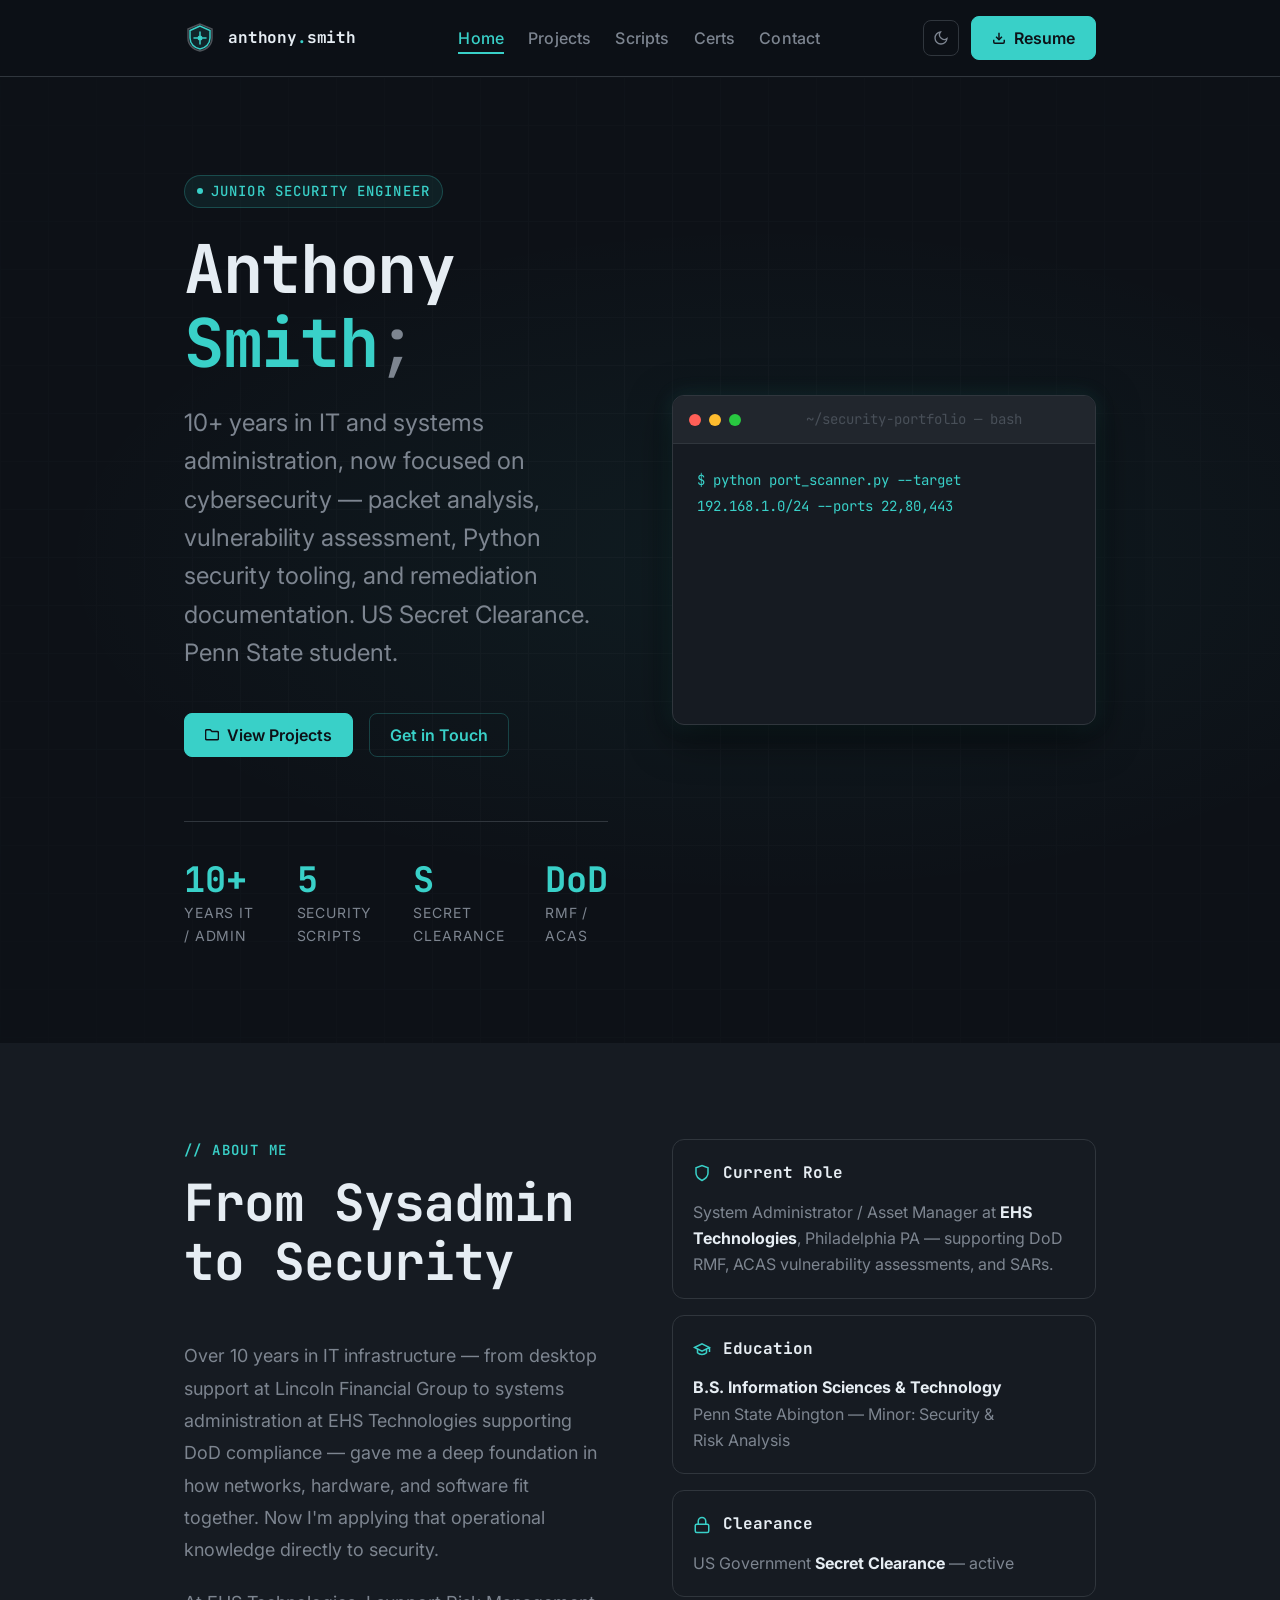
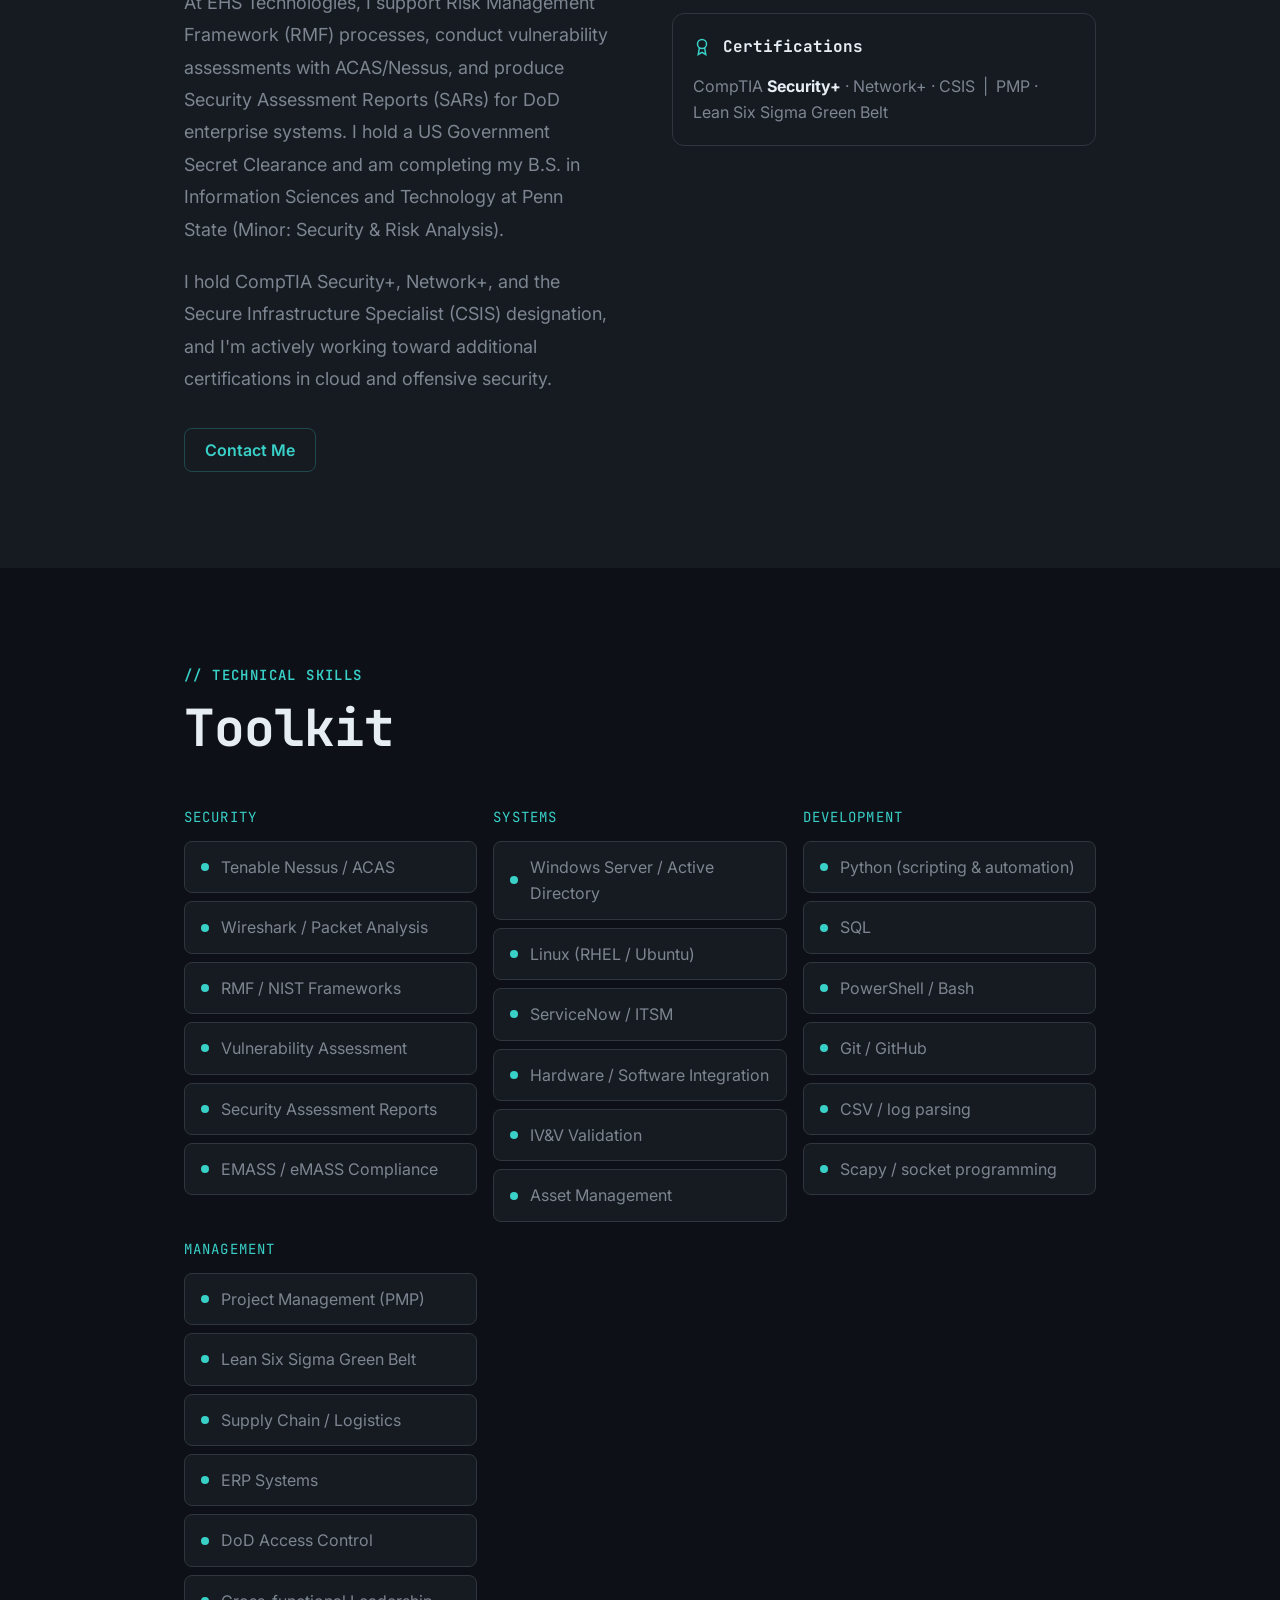
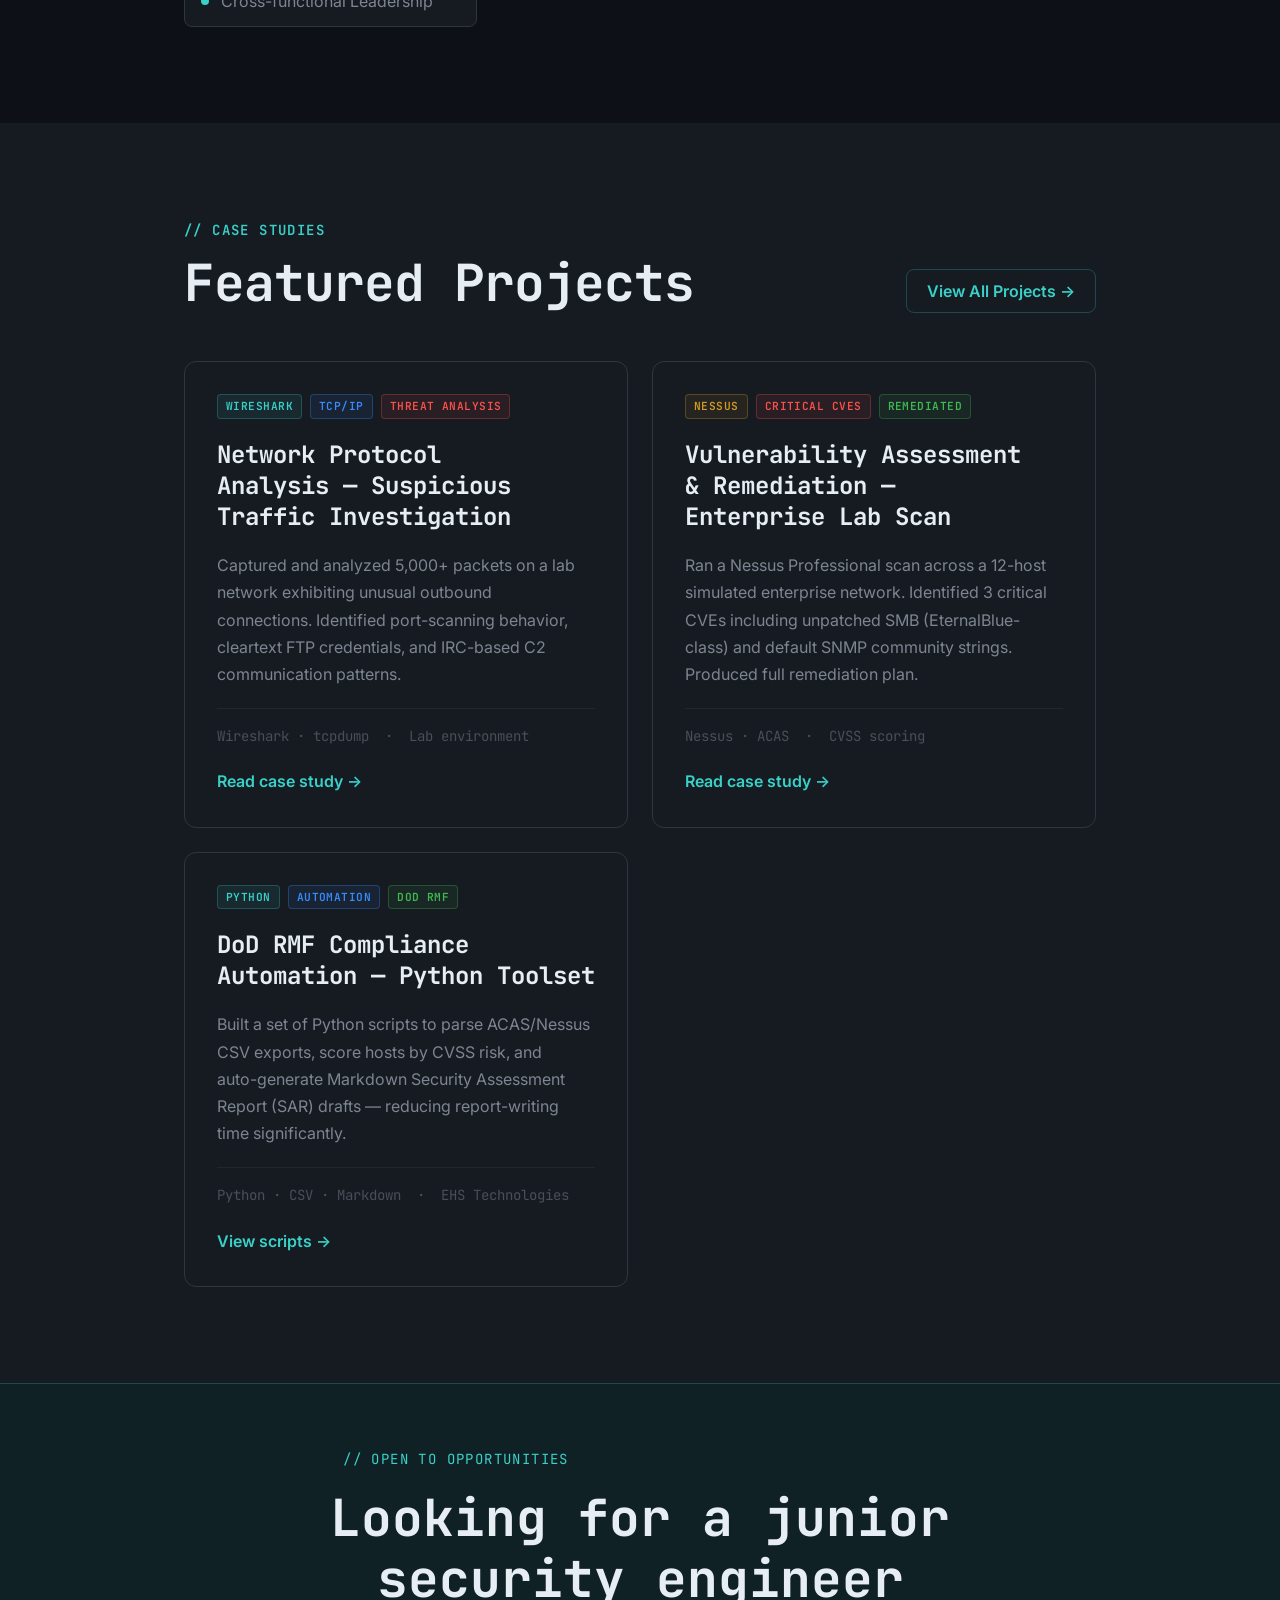
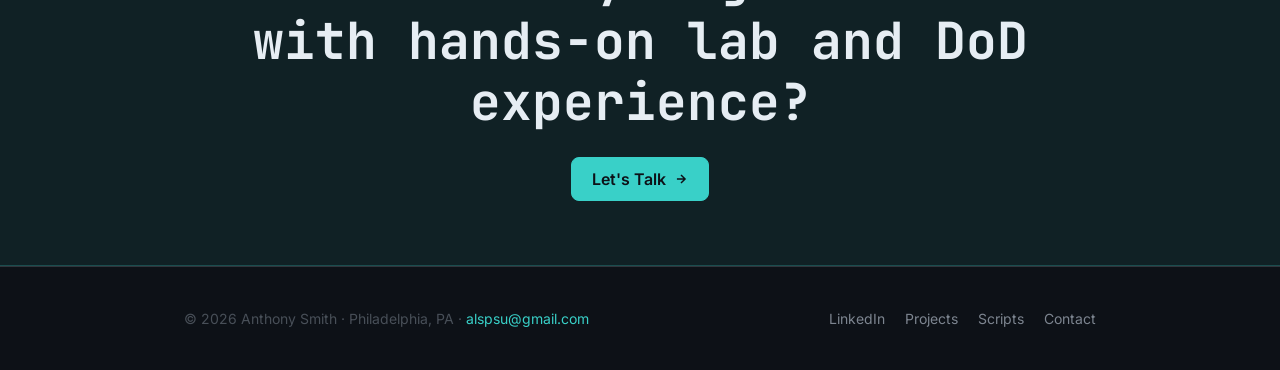
==== index.html @ 6c108ebe "Add files via upload" ====
<!DOCTYPE html>
<html lang="en" data-theme="dark">
<head>
  <meta charset="UTF-8">
  <meta name="viewport" content="width=device-width, initial-scale=1.0">
  <title>Anthony Smith — Junior Security Engineer</title>
  <meta name="description" content="Security portfolio of Anthony Smith — packet analysis, vulnerability assessment, Python security tools, and remediation documentation.">
  <meta property="og:title" content="Anthony Smith — Security Portfolio">
  <meta property="og:description" content="Packet analysis, vulnerability assessment, Python security scripting, and remediation documentation.">
  <meta property="og:type" content="website">
  <link rel="stylesheet" href="css/style.css">
  <link rel="preconnect" href="https://fonts.googleapis.com">
  <link rel="preconnect" href="https://fonts.gstatic.com" crossorigin>
  <link href="https://fonts.googleapis.com/css2?family=JetBrains+Mono:wght@400;500;700&family=Inter:wght@300..700&display=swap" rel="stylesheet">
</head>
<body>

<!-- ── Navigation ─────────────────────────────────────────── -->
<nav class="nav" id="main-nav">
  <div class="container">
    <div class="nav__inner">
      <a href="index.html" class="nav__logo" aria-label="Anthony Smith home">
        <!-- Custom SVG logo: circuit-shield mark -->
        <svg class="nav__logo-svg" viewBox="0 0 32 32" fill="none" aria-hidden="true">
          <path d="M16 2L4 7v9c0 6.627 5.099 11.995 12 13 6.901-1.005 12-6.373 12-13V7L16 2z" stroke="currentColor" stroke-width="1.5" fill="none" opacity="0.3"/>
          <path d="M16 4L6 8.5v7.5c0 5.523 4.25 9.996 10 10.995 5.75-.999 10-5.472 10-10.995V8.5L16 4z" fill="var(--color-primary)" opacity="0.12"/>
          <path d="M16 4L6 8.5v7.5c0 5.523 4.25 9.996 10 10.995 5.75-.999 10-5.472 10-10.995V8.5L16 4z" stroke="var(--color-primary)" stroke-width="1.5" fill="none"/>
          <circle cx="16" cy="16" r="2.5" fill="var(--color-primary)"/>
          <path d="M16 10v3.5M16 18.5V22M10 16h3.5M18.5 16H22" stroke="var(--color-primary)" stroke-width="1.5" stroke-linecap="round"/>
        </svg>
        <span class="nav__logo-text">anthony<span>.</span>smith</span>
      </a>

      <ul class="nav__links" role="list">
        <li><a href="index.html" aria-current="page">Home</a></li>
        <li><a href="pages/projects.html">Projects</a></li>
        <li><a href="pages/scripts.html">Scripts</a></li>
        <li><a href="pages/certifications.html">Certs</a></li>
        <li><a href="pages/contact.html">Contact</a></li>
      </ul>

      <div class="nav__actions">
        <button class="btn-ghost" data-theme-toggle aria-label="Toggle dark mode">
          <svg width="16" height="16" viewBox="0 0 24 24" fill="none" stroke="currentColor" stroke-width="2" aria-hidden="true">
            <path d="M21 12.79A9 9 0 1 1 11.21 3 7 7 0 0 0 21 12.79z"/>
          </svg>
        </button>
        <a href="assets/Anthony-Smith-CV_Q3.docx" download class="btn btn--primary">
          <svg width="14" height="14" viewBox="0 0 24 24" fill="none" stroke="currentColor" stroke-width="2.5" aria-hidden="true"><path d="M21 15v4a2 2 0 0 1-2 2H5a2 2 0 0 1-2-2v-4"/><polyline points="7 10 12 15 17 10"/><line x1="12" y1="15" x2="12" y2="3"/></svg>
          Resume
        </a>
      </div>

      <button class="nav__hamburger" id="nav-hamburger" aria-label="Open navigation" aria-expanded="false">
        <span></span><span></span><span></span>
      </button>
    </div>

    <nav class="nav__mobile" id="nav-mobile" aria-label="Mobile navigation">
      <a href="index.html">Home</a>
      <a href="pages/projects.html">Projects</a>
      <a href="pages/scripts.html">Scripts</a>
      <a href="pages/certifications.html">Certifications</a>
      <a href="pages/contact.html">Contact</a>
      <a href="assets/Anthony-Smith-CV_Q3.docx" download style="color:var(--color-primary);">Download Resume</a>
    </nav>
  </div>
</nav>

<!-- ── Hero ───────────────────────────────────────────────── -->
<section class="hero">
  <div class="hero__bg"></div>
  <div class="hero__grid-overlay" aria-hidden="true"></div>

  <div class="container">
    <div class="two-col" style="gap: clamp(var(--space-10), 6vw, var(--space-16)); align-items: center;">

      <!-- Left: text -->
      <div class="hero__content">
        <div class="hero__eyebrow">Junior Security Engineer</div>

        <h1 class="hero__title">
          Anthony<br>
          <span class="accent">Smith</span><span class="dim">;</span>
        </h1>

        <p class="hero__subtitle">
          10+ years in IT and systems administration, now focused on cybersecurity — 
          packet analysis, vulnerability assessment, Python security tooling, 
          and remediation documentation. US Secret Clearance. Penn State student.
        </p>

        <div class="hero__cta">
          <a href="pages/projects.html" class="btn btn--primary">
            <svg width="14" height="14" viewBox="0 0 24 24" fill="none" stroke="currentColor" stroke-width="2.5" aria-hidden="true"><path d="M3 3h6l3 3h9a2 2 0 0 1 2 2v10a2 2 0 0 1-2 2H3a2 2 0 0 1-2-2V5a2 2 0 0 1 2-2z"/></svg>
            View Projects
          </a>
          <a href="pages/contact.html" class="btn btn--outline">
            Get in Touch
          </a>
        </div>

        <div class="hero__stats">
          <div class="stat">
            <div class="stat__value">10+</div>
            <div class="stat__label">Years IT / Admin</div>
          </div>
          <div class="stat">
            <div class="stat__value">5</div>
            <div class="stat__label">Security Scripts</div>
          </div>
          <div class="stat">
            <div class="stat__value">S</div>
            <div class="stat__label">Secret Clearance</div>
          </div>
          <div class="stat">
            <div class="stat__value">DoD</div>
            <div class="stat__label">RMF / ACAS</div>
          </div>
        </div>
      </div>

      <!-- Right: terminal animation -->
      <div class="terminal fade-in" style="transition-delay: 0.2s;">
        <div class="terminal__bar">
          <div class="terminal__dot terminal__dot--red"></div>
          <div class="terminal__dot terminal__dot--yellow"></div>
          <div class="terminal__dot terminal__dot--green"></div>
          <span class="terminal__title">~/security-portfolio — bash</span>
        </div>
        <div class="terminal__body" id="terminal-body" aria-live="polite">
          <!-- filled by JS -->
        </div>
      </div>

    </div>
  </div>
</section>

<!-- ── About ──────────────────────────────────────────────── -->
<section class="section" style="background: var(--color-surface);">
  <div class="container">
    <div class="two-col">
      <div class="fade-in">
        <div class="section-header">
          <p class="section-header__label">// about me</p>
          <h2 class="section-header__title">From Sysadmin<br>to Security</h2>
        </div>
        <p style="color: var(--color-text-muted); line-height: 1.8; margin-bottom: var(--space-5);">
          Over 10 years in IT infrastructure — from desktop support at Lincoln Financial Group 
          to systems administration at EHS Technologies supporting DoD compliance — gave me a deep 
          foundation in how networks, hardware, and software fit together. Now I'm applying that 
          operational knowledge directly to security.
        </p>
        <p style="color: var(--color-text-muted); line-height: 1.8; margin-bottom: var(--space-5);">
          At EHS Technologies, I support Risk Management Framework (RMF) processes, conduct 
          vulnerability assessments with ACAS/Nessus, and produce Security Assessment Reports (SARs) 
          for DoD enterprise systems. I hold a US Government Secret Clearance and am completing my 
          B.S. in Information Sciences and Technology at Penn State (Minor: Security &amp; Risk Analysis).
        </p>
        <p style="color: var(--color-text-muted); line-height: 1.8;">
          I hold CompTIA Security+, Network+, and the Secure Infrastructure Specialist (CSIS) 
          designation, and I'm actively working toward additional certifications in cloud and 
          offensive security.
        </p>
        <div style="margin-top: var(--space-8);">
          <a href="pages/contact.html" class="btn btn--outline">Contact Me</a>
        </div>
      </div>

      <!-- Quick facts -->
      <div class="fade-in" style="transition-delay: 0.1s;">
        <div style="display: flex; flex-direction: column; gap: var(--space-4);">

          <div class="card" style="padding: var(--space-5);">
            <div style="display: flex; align-items: center; gap: var(--space-3); margin-bottom: var(--space-3);">
              <svg width="18" height="18" viewBox="0 0 24 24" fill="none" stroke="var(--color-primary)" stroke-width="2" aria-hidden="true"><path d="M12 22s8-4 8-10V5l-8-3-8 3v7c0 6 8 10 8 10z"/></svg>
              <span class="font-mono" style="font-size: var(--text-sm); font-weight: 700;">Current Role</span>
            </div>
            <p style="color: var(--color-text-muted); font-size: var(--text-sm);">System Administrator / Asset Manager at <strong style="color: var(--color-text);">EHS Technologies</strong>, Philadelphia PA — supporting DoD RMF, ACAS vulnerability assessments, and SARs.</p>
          </div>

          <div class="card" style="padding: var(--space-5);">
            <div style="display: flex; align-items: center; gap: var(--space-3); margin-bottom: var(--space-3);">
              <svg width="18" height="18" viewBox="0 0 24 24" fill="none" stroke="var(--color-primary)" stroke-width="2" aria-hidden="true"><path d="M22 10v6M2 10l10-5 10 5-10 5z"/><path d="M6 12v5c3 3 9 3 12 0v-5"/></svg>
              <span class="font-mono" style="font-size: var(--text-sm); font-weight: 700;">Education</span>
            </div>
            <p style="color: var(--color-text-muted); font-size: var(--text-sm);"><strong style="color: var(--color-text);">B.S. Information Sciences &amp; Technology</strong><br>Penn State Abington — Minor: Security &amp; Risk Analysis</p>
          </div>

          <div class="card" style="padding: var(--space-5);">
            <div style="display: flex; align-items: center; gap: var(--space-3); margin-bottom: var(--space-3);">
              <svg width="18" height="18" viewBox="0 0 24 24" fill="none" stroke="var(--color-primary)" stroke-width="2" aria-hidden="true"><rect x="3" y="11" width="18" height="11" rx="2" ry="2"/><path d="M7 11V7a5 5 0 0 1 10 0v4"/></svg>
              <span class="font-mono" style="font-size: var(--text-sm); font-weight: 700;">Clearance</span>
            </div>
            <p style="color: var(--color-text-muted); font-size: var(--text-sm);">US Government <strong style="color: var(--color-text);">Secret Clearance</strong> — active</p>
          </div>

          <div class="card" style="padding: var(--space-5);">
            <div style="display: flex; align-items: center; gap: var(--space-3); margin-bottom: var(--space-3);">
              <svg width="18" height="18" viewBox="0 0 24 24" fill="none" stroke="var(--color-primary)" stroke-width="2" aria-hidden="true"><circle cx="12" cy="8" r="6"/><path d="M15.477 12.89L17 22l-5-3-5 3 1.523-9.11"/></svg>
              <span class="font-mono" style="font-size: var(--text-sm); font-weight: 700;">Certifications</span>
            </div>
            <p style="color: var(--color-text-muted); font-size: var(--text-sm);">CompTIA <strong style="color: var(--color-text);">Security+</strong> · Network+ · CSIS &nbsp;|&nbsp; PMP · Lean Six Sigma Green Belt</p>
          </div>

        </div>
      </div>
    </div>
  </div>
</section>

<!-- ── Skills Matrix ──────────────────────────────────────── -->
<section class="section">
  <div class="container">
    <div class="section-header fade-in">
      <p class="section-header__label">// technical skills</p>
      <h2 class="section-header__title">Toolkit</h2>
    </div>

    <div style="display: grid; grid-template-columns: repeat(auto-fill, minmax(220px, 1fr)); gap: var(--space-4);">

      <!-- Security -->
      <div class="fade-in">
        <p class="font-mono" style="font-size: var(--text-xs); color: var(--color-primary); letter-spacing: 0.08em; text-transform: uppercase; margin-bottom: var(--space-3);">Security</p>
        <div style="display: flex; flex-direction: column; gap: var(--space-2);">
          <div class="skill-item"><div class="skill-item__dot"></div>Tenable Nessus / ACAS</div>
          <div class="skill-item"><div class="skill-item__dot"></div>Wireshark / Packet Analysis</div>
          <div class="skill-item"><div class="skill-item__dot"></div>RMF / NIST Frameworks</div>
          <div class="skill-item"><div class="skill-item__dot"></div>Vulnerability Assessment</div>
          <div class="skill-item"><div class="skill-item__dot"></div>Security Assessment Reports</div>
          <div class="skill-item"><div class="skill-item__dot"></div>EMASS / eMASS Compliance</div>
        </div>
      </div>

      <!-- Systems -->
      <div class="fade-in" style="transition-delay: 0.05s;">
        <p class="font-mono" style="font-size: var(--text-xs); color: var(--color-primary); letter-spacing: 0.08em; text-transform: uppercase; margin-bottom: var(--space-3);">Systems</p>
        <div style="display: flex; flex-direction: column; gap: var(--space-2);">
          <div class="skill-item"><div class="skill-item__dot"></div>Windows Server / Active Directory</div>
          <div class="skill-item"><div class="skill-item__dot"></div>Linux (RHEL / Ubuntu)</div>
          <div class="skill-item"><div class="skill-item__dot"></div>ServiceNow / ITSM</div>
          <div class="skill-item"><div class="skill-item__dot"></div>Hardware / Software Integration</div>
          <div class="skill-item"><div class="skill-item__dot"></div>IV&amp;V Validation</div>
          <div class="skill-item"><div class="skill-item__dot"></div>Asset Management</div>
        </div>
      </div>

      <!-- Development -->
      <div class="fade-in" style="transition-delay: 0.1s;">
        <p class="font-mono" style="font-size: var(--text-xs); color: var(--color-primary); letter-spacing: 0.08em; text-transform: uppercase; margin-bottom: var(--space-3);">Development</p>
        <div style="display: flex; flex-direction: column; gap: var(--space-2);">
          <div class="skill-item"><div class="skill-item__dot"></div>Python (scripting & automation)</div>
          <div class="skill-item"><div class="skill-item__dot"></div>SQL</div>
          <div class="skill-item"><div class="skill-item__dot"></div>PowerShell / Bash</div>
          <div class="skill-item"><div class="skill-item__dot"></div>Git / GitHub</div>
          <div class="skill-item"><div class="skill-item__dot"></div>CSV / log parsing</div>
          <div class="skill-item"><div class="skill-item__dot"></div>Scapy / socket programming</div>
        </div>
      </div>

      <!-- Management -->
      <div class="fade-in" style="transition-delay: 0.15s;">
        <p class="font-mono" style="font-size: var(--text-xs); color: var(--color-primary); letter-spacing: 0.08em; text-transform: uppercase; margin-bottom: var(--space-3);">Management</p>
        <div style="display: flex; flex-direction: column; gap: var(--space-2);">
          <div class="skill-item"><div class="skill-item__dot"></div>Project Management (PMP)</div>
          <div class="skill-item"><div class="skill-item__dot"></div>Lean Six Sigma Green Belt</div>
          <div class="skill-item"><div class="skill-item__dot"></div>Supply Chain / Logistics</div>
          <div class="skill-item"><div class="skill-item__dot"></div>ERP Systems</div>
          <div class="skill-item"><div class="skill-item__dot"></div>DoD Access Control</div>
          <div class="skill-item"><div class="skill-item__dot"></div>Cross-functional Leadership</div>
        </div>
      </div>

    </div>
  </div>
</section>

<!-- ── Featured Projects preview ──────────────────────────── -->
<section class="section" style="background: var(--color-surface);">
  <div class="container">
    <div class="section-header fade-in" style="display: flex; align-items: flex-end; justify-content: space-between; flex-wrap: wrap; gap: var(--space-4);">
      <div>
        <p class="section-header__label">// case studies</p>
        <h2 class="section-header__title">Featured Projects</h2>
      </div>
      <a href="pages/projects.html" class="btn btn--outline">View All Projects →</a>
    </div>

    <div class="project-grid">

      <article class="card card--project fade-in">
        <div class="card__tag-row">
          <span class="tag tag--teal">Wireshark</span>
          <span class="tag tag--blue">TCP/IP</span>
          <span class="tag tag--red">Threat Analysis</span>
        </div>
        <h3 class="card__title">Network Protocol Analysis — Suspicious Traffic Investigation</h3>
        <p class="card__desc">Captured and analyzed 5,000+ packets on a lab network exhibiting unusual outbound connections. Identified port-scanning behavior, cleartext FTP credentials, and IRC-based C2 communication patterns.</p>
        <div class="card__meta">
          <span>Wireshark · tcpdump</span>
          <span>·</span>
          <span>Lab environment</span>
        </div>
        <a href="pages/projects.html#packet-analysis" class="card__link">Read case study →</a>
      </article>

      <article class="card card--project fade-in" style="transition-delay: 0.08s;">
        <div class="card__tag-row">
          <span class="tag tag--yellow">Nessus</span>
          <span class="tag tag--red">Critical CVEs</span>
          <span class="tag tag--green">Remediated</span>
        </div>
        <h3 class="card__title">Vulnerability Assessment &amp; Remediation — Enterprise Lab Scan</h3>
        <p class="card__desc">Ran a Nessus Professional scan across a 12-host simulated enterprise network. Identified 3 critical CVEs including unpatched SMB (EternalBlue-class) and default SNMP community strings. Produced full remediation plan.</p>
        <div class="card__meta">
          <span>Nessus · ACAS</span>
          <span>·</span>
          <span>CVSS scoring</span>
        </div>
        <a href="pages/projects.html#vuln-assessment" class="card__link">Read case study →</a>
      </article>

      <article class="card card--project fade-in" style="transition-delay: 0.16s;">
        <div class="card__tag-row">
          <span class="tag tag--teal">Python</span>
          <span class="tag tag--blue">Automation</span>
          <span class="tag tag--green">DoD RMF</span>
        </div>
        <h3 class="card__title">DoD RMF Compliance Automation — Python Toolset</h3>
        <p class="card__desc">Built a set of Python scripts to parse ACAS/Nessus CSV exports, score hosts by CVSS risk, and auto-generate Markdown Security Assessment Report (SAR) drafts — reducing report-writing time significantly.</p>
        <div class="card__meta">
          <span>Python · CSV · Markdown</span>
          <span>·</span>
          <span>EHS Technologies</span>
        </div>
        <a href="pages/scripts.html" class="card__link">View scripts →</a>
      </article>

    </div>
  </div>
</section>

<!-- ── CTA strip ──────────────────────────────────────────── -->
<section style="padding-block: var(--space-16); background: var(--color-primary-bg); border-block: 1px solid var(--color-primary-border);">
  <div class="container" style="text-align: center;">
    <p class="font-mono" style="font-size: var(--text-xs); color: var(--color-primary); letter-spacing: 0.1em; text-transform: uppercase; margin-bottom: var(--space-4);">// open to opportunities</p>
    <h2 style="font-family: var(--font-mono); font-size: var(--text-2xl); font-weight: 700; color: var(--color-text); margin-bottom: var(--space-6);">Looking for a junior security engineer<br>with hands-on lab and DoD experience?</h2>
    <a href="pages/contact.html" class="btn btn--primary" style="margin: 0 auto; display: inline-flex;">
      Let's Talk
      <svg width="14" height="14" viewBox="0 0 24 24" fill="none" stroke="currentColor" stroke-width="2.5" aria-hidden="true"><path d="M5 12h14M12 5l7 7-7 7"/></svg>
    </a>
  </div>
</section>

<!-- ── Footer ─────────────────────────────────────────────── -->
<footer class="footer">
  <div class="container">
    <div class="footer__inner">
      <p class="footer__copy">© 2026 Anthony Smith · Philadelphia, PA · <span class="text-primary">alspsu@gmail.com</span></p>
      <div class="footer__links">
        <a href="https://linkedin.com/in/anthony-smith" target="_blank" rel="noopener">LinkedIn</a>
        <a href="pages/projects.html">Projects</a>
        <a href="pages/scripts.html">Scripts</a>
        <a href="pages/contact.html">Contact</a>
      </div>
    </div>
  </div>
</footer>

<script src="js/main.js"></script>
</body>
</html>
---- css/style.css ----
/* ============================================================
   Anthony Smith — Security Portfolio
   Design: Technical / Developer tone
   Fonts: JetBrains Mono (display/accents) + Inter (body)
   Palette: Dark-first, cool slate with cyan/teal accent
   ============================================================ */

@import url('https://fonts.googleapis.com/css2?family=JetBrains+Mono:wght@400;500;700&family=Inter:wght@300..700&display=swap');

/* ── Design Tokens ───────────────────────────────────────── */
:root {
  /* Type */
  --text-xs:   clamp(0.75rem,  0.7rem  + 0.25vw, 0.875rem);
  --text-sm:   clamp(0.875rem, 0.8rem  + 0.35vw, 1rem);
  --text-base: clamp(1rem,     0.95rem + 0.25vw, 1.125rem);
  --text-lg:   clamp(1.125rem, 1rem    + 0.75vw, 1.5rem);
  --text-xl:   clamp(1.5rem,   1.2rem  + 1.25vw, 2.25rem);
  --text-2xl:  clamp(2rem,     1.2rem  + 2.5vw,  3.5rem);
  --text-3xl:  clamp(2.5rem,   1rem    + 4vw,    5rem);

  /* Spacing */
  --space-1: 0.25rem; --space-2: 0.5rem; --space-3: 0.75rem;
  --space-4: 1rem;    --space-5: 1.25rem; --space-6: 1.5rem;
  --space-8: 2rem;    --space-10: 2.5rem; --space-12: 3rem;
  --space-16: 4rem;   --space-20: 5rem;   --space-24: 6rem;

  /* Fonts */
  --font-mono: 'JetBrains Mono', 'Courier New', monospace;
  --font-body: 'Inter', -apple-system, BlinkMacSystemFont, sans-serif;
  --font-display: var(--font-mono);

  /* Layout */
  --content-narrow: 640px;
  --content-default: 960px;
  --content-wide: 1200px;

  /* Radius */
  --radius-sm: 0.25rem;
  --radius-md: 0.5rem;
  --radius-lg: 0.75rem;
  --radius-xl: 1rem;
  --radius-full: 9999px;

  /* Transition */
  --transition: 180ms cubic-bezier(0.16, 1, 0.3, 1);
}

/* ── Color Palette — Dark Mode (Default) ─────────────────── */
:root, [data-theme="dark"] {
  --color-bg:              #0d1117;
  --color-surface:         #161b22;
  --color-surface-2:       #21262d;
  --color-surface-offset:  #30363d;
  --color-border:          #30363d;
  --color-divider:         #21262d;

  --color-text:            #e6edf3;
  --color-text-muted:      #7d8590;
  --color-text-faint:      #484f58;
  --color-text-inverse:    #0d1117;

  --color-primary:         #39d0c8;   /* Cyber teal */
  --color-primary-dim:     #1a8f8a;
  --color-primary-hover:   #5ae8df;
  --color-primary-bg:      rgba(57, 208, 200, 0.08);
  --color-primary-border:  rgba(57, 208, 200, 0.25);

  --color-critical:        #f85149;
  --color-high:            #d29922;
  --color-medium:          #388bfd;
  --color-low:             #3fb950;
  --color-info:            #7d8590;

  --shadow-sm:  0 1px 3px rgba(0,0,0,0.4);
  --shadow-md:  0 4px 16px rgba(0,0,0,0.5);
  --shadow-lg:  0 12px 40px rgba(0,0,0,0.6);
  --glow:       0 0 20px rgba(57, 208, 200, 0.15);
}

/* ── Light Mode ──────────────────────────────────────────── */
[data-theme="light"] {
  --color-bg:              #f6f8fa;
  --color-surface:         #ffffff;
  --color-surface-2:       #f6f8fa;
  --color-surface-offset:  #eaeef2;
  --color-border:          #d0d7de;
  --color-divider:         #eaeef2;

  --color-text:            #1f2328;
  --color-text-muted:      #656d76;
  --color-text-faint:      #9198a1;
  --color-text-inverse:    #ffffff;

  --color-primary:         #0a7e78;
  --color-primary-dim:     #0a7e78;
  --color-primary-hover:   #0d6e69;
  --color-primary-bg:      rgba(10, 126, 120, 0.06);
  --color-primary-border:  rgba(10, 126, 120, 0.2);

  --shadow-sm:  0 1px 3px rgba(0,0,0,0.08);
  --shadow-md:  0 4px 16px rgba(0,0,0,0.1);
  --shadow-lg:  0 12px 40px rgba(0,0,0,0.12);
  --glow:       0 0 20px rgba(10, 126, 120, 0.1);
}

/* System pref fallback */
@media (prefers-color-scheme: light) {
  :root:not([data-theme]) {
    --color-bg:              #f6f8fa;
    --color-surface:         #ffffff;
    --color-surface-2:       #f6f8fa;
    --color-surface-offset:  #eaeef2;
    --color-border:          #d0d7de;
    --color-divider:         #eaeef2;
    --color-text:            #1f2328;
    --color-text-muted:      #656d76;
    --color-text-faint:      #9198a1;
    --color-text-inverse:    #ffffff;
    --color-primary:         #0a7e78;
    --color-primary-dim:     #0a7e78;
    --color-primary-hover:   #0d6e69;
    --color-primary-bg:      rgba(10, 126, 120, 0.06);
    --color-primary-border:  rgba(10, 126, 120, 0.2);
    --shadow-sm:  0 1px 3px rgba(0,0,0,0.08);
    --shadow-md:  0 4px 16px rgba(0,0,0,0.1);
    --shadow-lg:  0 12px 40px rgba(0,0,0,0.12);
    --glow: 0 0 20px rgba(10, 126, 120, 0.1);
  }
}

/* ── Base Reset ──────────────────────────────────────────── */
*, *::before, *::after { box-sizing: border-box; margin: 0; padding: 0; }

html {
  -webkit-font-smoothing: antialiased;
  -moz-osx-font-smoothing: grayscale;
  text-rendering: optimizeLegibility;
  scroll-behavior: smooth;
  scroll-padding-top: var(--space-20);
}

body {
  min-height: 100dvh;
  font-family: var(--font-body);
  font-size: var(--text-base);
  color: var(--color-text);
  background-color: var(--color-bg);
  line-height: 1.65;
  transition: background-color 0.3s ease, color 0.3s ease;
}

img, picture, video, canvas, svg { display: block; max-width: 100%; height: auto; }
input, button, textarea, select { font: inherit; color: inherit; }
ul[role="list"], ol[role="list"] { list-style: none; }
h1, h2, h3, h4, h5, h6 { text-wrap: balance; line-height: 1.2; }
p { text-wrap: pretty; max-width: 68ch; }

::selection {
  background: rgba(57, 208, 200, 0.2);
  color: var(--color-text);
}

:focus-visible {
  outline: 2px solid var(--color-primary);
  outline-offset: 3px;
  border-radius: var(--radius-sm);
}

button { cursor: pointer; background: none; border: none; }

a, button, [role="button"] {
  transition: color var(--transition), background var(--transition),
              border-color var(--transition), box-shadow var(--transition),
              opacity var(--transition);
}

.sr-only {
  position: absolute; width: 1px; height: 1px; padding: 0; margin: -1px;
  overflow: hidden; clip: rect(0,0,0,0); white-space: nowrap; border-width: 0;
}

/* ── Layout Utilities ────────────────────────────────────── */
.container {
  width: 100%;
  max-width: var(--content-default);
  margin-inline: auto;
  padding-inline: var(--space-6);
}
.container--wide  { max-width: var(--content-wide); }
.container--narrow { max-width: var(--content-narrow); }

.section {
  padding-block: clamp(var(--space-16), 8vw, var(--space-24));
}

/* ── Navigation ──────────────────────────────────────────── */
.nav {
  position: sticky;
  top: 0;
  z-index: 100;
  background: color-mix(in srgb, var(--color-bg) 88%, transparent);
  backdrop-filter: blur(16px);
  -webkit-backdrop-filter: blur(16px);
  border-bottom: 1px solid var(--color-border);
  transition: box-shadow var(--transition), background var(--transition);
}
.nav--scrolled { box-shadow: var(--shadow-sm); }

.nav__inner {
  display: flex;
  align-items: center;
  justify-content: space-between;
  padding-block: var(--space-4);
}

.nav__logo {
  display: flex;
  align-items: center;
  gap: var(--space-3);
  text-decoration: none;
  color: var(--color-text);
}

.nav__logo-svg {
  width: 32px;
  height: 32px;
  flex-shrink: 0;
}

.nav__logo-text {
  font-family: var(--font-mono);
  font-size: var(--text-sm);
  font-weight: 700;
  letter-spacing: -0.01em;
}

.nav__logo-text span {
  color: var(--color-primary);
}

.nav__links {
  display: flex;
  align-items: center;
  gap: var(--space-6);
  list-style: none;
}

.nav__links a {
  font-size: var(--text-sm);
  font-weight: 500;
  color: var(--color-text-muted);
  text-decoration: none;
  letter-spacing: 0.01em;
  padding-block: var(--space-1);
  border-bottom: 2px solid transparent;
}

.nav__links a:hover,
.nav__links a[aria-current="page"] {
  color: var(--color-primary);
  border-bottom-color: var(--color-primary);
}

.nav__actions {
  display: flex;
  align-items: center;
  gap: var(--space-3);
}

.btn-ghost {
  display: flex;
  align-items: center;
  justify-content: center;
  width: 36px;
  height: 36px;
  border-radius: var(--radius-md);
  color: var(--color-text-muted);
  background: transparent;
  border: 1px solid var(--color-border);
}
.btn-ghost:hover { color: var(--color-primary); border-color: var(--color-primary); }

.btn {
  display: inline-flex;
  align-items: center;
  gap: var(--space-2);
  padding: var(--space-2) var(--space-5);
  font-size: var(--text-sm);
  font-weight: 600;
  border-radius: var(--radius-md);
  text-decoration: none;
  white-space: nowrap;
}

.btn--primary {
  background: var(--color-primary);
  color: var(--color-bg);
  border: 1px solid var(--color-primary);
}
.btn--primary:hover {
  background: var(--color-primary-hover);
  border-color: var(--color-primary-hover);
  box-shadow: var(--glow);
}

.btn--outline {
  background: transparent;
  color: var(--color-primary);
  border: 1px solid var(--color-primary-border);
}
.btn--outline:hover {
  background: var(--color-primary-bg);
  border-color: var(--color-primary);
}

/* Mobile nav */
.nav__hamburger {
  display: none;
  flex-direction: column;
  justify-content: center;
  gap: 5px;
  width: 36px;
  height: 36px;
  border-radius: var(--radius-md);
  border: 1px solid var(--color-border);
  padding: var(--space-2);
  color: var(--color-text-muted);
}

.nav__hamburger span {
  display: block;
  width: 100%;
  height: 2px;
  background: currentColor;
  border-radius: 2px;
  transition: transform 0.3s ease, opacity 0.3s ease;
}

.nav__mobile {
  display: none;
  flex-direction: column;
  gap: var(--space-1);
  padding: var(--space-4) var(--space-6);
  border-top: 1px solid var(--color-divider);
}

.nav__mobile.is-open { display: flex; }
.nav__mobile a {
  font-size: var(--text-base);
  font-weight: 500;
  color: var(--color-text-muted);
  text-decoration: none;
  padding: var(--space-3) 0;
  border-bottom: 1px solid var(--color-divider);
}
.nav__mobile a:hover { color: var(--color-primary); }

@media (max-width: 768px) {
  .nav__links, .nav__actions { display: none; }
  .nav__hamburger { display: flex; }
}

/* ── Hero Section ────────────────────────────────────────── */
.hero {
  min-height: 92vh;
  display: flex;
  align-items: center;
  position: relative;
  overflow: hidden;
  padding-block: var(--space-24);
}

.hero__bg {
  position: absolute;
  inset: 0;
  z-index: 0;
  background:
    radial-gradient(ellipse 80% 50% at 60% 50%, rgba(57,208,200,0.06) 0%, transparent 70%),
    linear-gradient(180deg, var(--color-bg) 0%, var(--color-bg) 100%);
}

.hero__grid-overlay {
  position: absolute;
  inset: 0;
  z-index: 0;
  background-image:
    linear-gradient(var(--color-border) 1px, transparent 1px),
    linear-gradient(90deg, var(--color-border) 1px, transparent 1px);
  background-size: 48px 48px;
  opacity: 0.2;
  mask-image: radial-gradient(ellipse 80% 80% at 50% 50%, black, transparent);
}

.hero__content {
  position: relative;
  z-index: 1;
}

.hero__eyebrow {
  display: inline-flex;
  align-items: center;
  gap: var(--space-2);
  font-family: var(--font-mono);
  font-size: var(--text-xs);
  font-weight: 500;
  letter-spacing: 0.08em;
  text-transform: uppercase;
  color: var(--color-primary);
  background: var(--color-primary-bg);
  border: 1px solid var(--color-primary-border);
  padding: var(--space-1) var(--space-3);
  border-radius: var(--radius-full);
  margin-bottom: var(--space-6);
}

.hero__eyebrow::before {
  content: '';
  width: 6px;
  height: 6px;
  background: var(--color-primary);
  border-radius: 50%;
  animation: pulse-dot 2s infinite;
}

@keyframes pulse-dot {
  0%, 100% { opacity: 1; }
  50% { opacity: 0.3; }
}

.hero__title {
  font-family: var(--font-mono);
  font-size: var(--text-3xl);
  font-weight: 700;
  line-height: 1.1;
  letter-spacing: -0.02em;
  margin-bottom: var(--space-6);
  color: var(--color-text);
}

.hero__title .accent { color: var(--color-primary); }
.hero__title .dim    { color: var(--color-text-muted); font-weight: 400; }

.hero__subtitle {
  font-size: var(--text-lg);
  color: var(--color-text-muted);
  max-width: 55ch;
  line-height: 1.6;
  margin-bottom: var(--space-10);
}

.hero__cta {
  display: flex;
  flex-wrap: wrap;
  gap: var(--space-4);
}

.hero__stats {
  display: flex;
  gap: var(--space-10);
  margin-top: var(--space-16);
  padding-top: var(--space-10);
  border-top: 1px solid var(--color-border);
}

.stat__value {
  font-family: var(--font-mono);
  font-size: var(--text-xl);
  font-weight: 700;
  color: var(--color-primary);
  line-height: 1;
}
.stat__label {
  font-size: var(--text-xs);
  color: var(--color-text-muted);
  text-transform: uppercase;
  letter-spacing: 0.06em;
  margin-top: var(--space-1);
}

/* ── Terminal Animation ──────────────────────────────────── */
.terminal {
  background: var(--color-surface);
  border: 1px solid var(--color-border);
  border-radius: var(--radius-lg);
  overflow: hidden;
  box-shadow: var(--shadow-lg), var(--glow);
  font-family: var(--font-mono);
}

.terminal__bar {
  display: flex;
  align-items: center;
  gap: var(--space-2);
  padding: var(--space-3) var(--space-4);
  background: var(--color-surface-2);
  border-bottom: 1px solid var(--color-border);
}

.terminal__dot {
  width: 12px;
  height: 12px;
  border-radius: 50%;
}
.terminal__dot--red    { background: #ff5f57; }
.terminal__dot--yellow { background: #febc2e; }
.terminal__dot--green  { background: #28c840; }

.terminal__title {
  margin-left: auto;
  margin-right: auto;
  font-size: var(--text-xs);
  color: var(--color-text-faint);
}

.terminal__body {
  padding: var(--space-6);
  font-size: var(--text-sm);
  line-height: 1.8;
  color: var(--color-text-muted);
  min-height: 280px;
}

.terminal__prompt { color: var(--color-primary); }
.terminal__cmd    { color: var(--color-text); }
.terminal__output { color: var(--color-text-muted); padding-left: var(--space-4); }
.terminal__success { color: #3fb950; }
.terminal__warn   { color: #d29922; }
.terminal__error  { color: #f85149; }
.terminal__cursor {
  display: inline-block;
  width: 8px;
  height: 1.1em;
  background: var(--color-primary);
  vertical-align: middle;
  animation: blink 1.1s step-end infinite;
}
@keyframes blink { 0%, 100% { opacity: 1; } 50% { opacity: 0; } }

/* ── Section Headers ─────────────────────────────────────── */
.section-header {
  margin-bottom: var(--space-12);
}

.section-header__label {
  font-family: var(--font-mono);
  font-size: var(--text-xs);
  font-weight: 600;
  letter-spacing: 0.1em;
  text-transform: uppercase;
  color: var(--color-primary);
  margin-bottom: var(--space-3);
}

.section-header__title {
  font-family: var(--font-mono);
  font-size: var(--text-2xl);
  font-weight: 700;
  color: var(--color-text);
  letter-spacing: -0.02em;
  line-height: 1.15;
}

.section-header__desc {
  margin-top: var(--space-4);
  color: var(--color-text-muted);
  font-size: var(--text-base);
  max-width: 60ch;
}

/* ── Cards ───────────────────────────────────────────────── */
.card {
  background: var(--color-surface);
  border: 1px solid var(--color-border);
  border-radius: var(--radius-lg);
  padding: var(--space-8);
  transition: border-color var(--transition), box-shadow var(--transition), transform var(--transition);
}

.card:hover {
  border-color: var(--color-primary-border);
  box-shadow: var(--shadow-md), var(--glow);
  transform: translateY(-2px);
}

.card--project {
  display: flex;
  flex-direction: column;
  gap: var(--space-5);
}

.card__tag-row {
  display: flex;
  flex-wrap: wrap;
  gap: var(--space-2);
}

.tag {
  font-family: var(--font-mono);
  font-size: 0.7rem;
  font-weight: 600;
  letter-spacing: 0.04em;
  text-transform: uppercase;
  padding: 2px var(--space-2);
  border-radius: var(--radius-sm);
  border: 1px solid;
}

.tag--blue   { color: var(--color-medium); border-color: rgba(56,139,253,0.3); background: rgba(56,139,253,0.08); }
.tag--teal   { color: var(--color-primary); border-color: var(--color-primary-border); background: var(--color-primary-bg); }
.tag--red    { color: var(--color-critical); border-color: rgba(248,81,73,0.3); background: rgba(248,81,73,0.08); }
.tag--yellow { color: var(--color-high); border-color: rgba(210,153,34,0.3); background: rgba(210,153,34,0.08); }
.tag--green  { color: var(--color-low); border-color: rgba(63,185,80,0.3); background: rgba(63,185,80,0.08); }

.card__title {
  font-family: var(--font-mono);
  font-size: var(--text-lg);
  font-weight: 700;
  color: var(--color-text);
  line-height: 1.3;
}

.card__desc {
  font-size: var(--text-sm);
  color: var(--color-text-muted);
  line-height: 1.7;
}

.card__meta {
  display: flex;
  align-items: center;
  gap: var(--space-4);
  font-family: var(--font-mono);
  font-size: var(--text-xs);
  color: var(--color-text-faint);
  padding-top: var(--space-4);
  border-top: 1px solid var(--color-divider);
}

.card__link {
  color: var(--color-primary);
  font-size: var(--text-sm);
  font-weight: 600;
  text-decoration: none;
  display: inline-flex;
  align-items: center;
  gap: var(--space-1);
}
.card__link:hover { color: var(--color-primary-hover); }

/* ── Project Grid ────────────────────────────────────────── */
.project-grid {
  display: grid;
  grid-template-columns: repeat(auto-fill, minmax(300px, 1fr));
  gap: var(--space-6);
}

/* ── Script Cards ────────────────────────────────────────── */
.script-card {
  background: var(--color-surface);
  border: 1px solid var(--color-border);
  border-radius: var(--radius-lg);
  overflow: hidden;
  transition: border-color var(--transition), box-shadow var(--transition);
}
.script-card:hover {
  border-color: var(--color-primary-border);
  box-shadow: var(--shadow-md);
}

.script-card__header {
  display: flex;
  align-items: flex-start;
  gap: var(--space-4);
  padding: var(--space-6);
  border-bottom: 1px solid var(--color-divider);
}

.script-card__icon {
  width: 40px;
  height: 40px;
  border-radius: var(--radius-md);
  background: var(--color-primary-bg);
  border: 1px solid var(--color-primary-border);
  display: flex;
  align-items: center;
  justify-content: center;
  flex-shrink: 0;
  color: var(--color-primary);
}

.script-card__name {
  font-family: var(--font-mono);
  font-size: var(--text-base);
  font-weight: 700;
  color: var(--color-text);
}

.script-card__file {
  font-family: var(--font-mono);
  font-size: var(--text-xs);
  color: var(--color-primary);
  margin-top: 2px;
}

.script-card__body { padding: var(--space-6); }

.script-card__desc {
  font-size: var(--text-sm);
  color: var(--color-text-muted);
  line-height: 1.7;
  margin-bottom: var(--space-4);
}

.script-card__snippet {
  background: var(--color-bg);
  border: 1px solid var(--color-border);
  border-radius: var(--radius-md);
  padding: var(--space-4);
  font-family: var(--font-mono);
  font-size: 0.8rem;
  color: var(--color-text-muted);
  overflow-x: auto;
  line-height: 1.7;
}

.snippet-kw     { color: #f97583; }
.snippet-fn     { color: #b392f0; }
.snippet-str    { color: #9ecbff; }
.snippet-comment { color: var(--color-text-faint); font-style: italic; }
.snippet-num    { color: #79b8ff; }

/* ── Cert Progress ───────────────────────────────────────── */
.cert-grid {
  display: grid;
  grid-template-columns: repeat(auto-fill, minmax(260px, 1fr));
  gap: var(--space-6);
}

.cert-card {
  background: var(--color-surface);
  border: 1px solid var(--color-border);
  border-radius: var(--radius-lg);
  padding: var(--space-6);
  display: flex;
  flex-direction: column;
  gap: var(--space-4);
  transition: border-color var(--transition), transform var(--transition);
}

.cert-card:hover { border-color: var(--color-primary-border); transform: translateY(-2px); }

.cert-card__top {
  display: flex;
  align-items: center;
  gap: var(--space-4);
}

.cert-card__logo {
  width: 48px;
  height: 48px;
  border-radius: var(--radius-md);
  object-fit: contain;
  background: var(--color-surface-2);
  padding: var(--space-2);
}

.cert-card__name {
  font-family: var(--font-mono);
  font-weight: 700;
  color: var(--color-text);
  font-size: var(--text-sm);
  line-height: 1.3;
}

.cert-card__org {
  font-size: var(--text-xs);
  color: var(--color-text-muted);
  margin-top: 2px;
}

.cert-card__status {
  display: inline-flex;
  align-items: center;
  gap: var(--space-2);
  font-family: var(--font-mono);
  font-size: var(--text-xs);
  font-weight: 600;
  letter-spacing: 0.06em;
  text-transform: uppercase;
  padding: 3px var(--space-3);
  border-radius: var(--radius-full);
}

.cert-card__status--earned   { background: rgba(63,185,80,0.1);  color: var(--color-low);      border: 1px solid rgba(63,185,80,0.3); }
.cert-card__status--progress { background: rgba(56,139,253,0.1); color: var(--color-medium);   border: 1px solid rgba(56,139,253,0.3); }
.cert-card__status--planned  { background: rgba(125,133,144,0.1);color: var(--color-text-muted);border: 1px solid var(--color-border); }

.cert-card__progress-bar {
  height: 6px;
  background: var(--color-surface-offset);
  border-radius: var(--radius-full);
  overflow: hidden;
}

.cert-card__progress-fill {
  height: 100%;
  background: linear-gradient(90deg, var(--color-primary), var(--color-primary-hover));
  border-radius: var(--radius-full);
  transition: width 1s ease;
}

.cert-card__pct {
  font-family: var(--font-mono);
  font-size: var(--text-xs);
  color: var(--color-text-muted);
  text-align: right;
}

/* ── Skills Matrix ───────────────────────────────────────── */
.skills-grid {
  display: grid;
  grid-template-columns: repeat(auto-fill, minmax(200px, 1fr));
  gap: var(--space-4);
}

.skill-item {
  display: flex;
  align-items: center;
  gap: var(--space-3);
  padding: var(--space-3) var(--space-4);
  background: var(--color-surface);
  border: 1px solid var(--color-border);
  border-radius: var(--radius-md);
  font-size: var(--text-sm);
  color: var(--color-text-muted);
  transition: border-color var(--transition), color var(--transition);
}
.skill-item:hover { border-color: var(--color-primary-border); color: var(--color-text); }

.skill-item__dot {
  width: 8px;
  height: 8px;
  border-radius: 50%;
  background: var(--color-primary);
  flex-shrink: 0;
}

/* ── Contact Form ────────────────────────────────────────── */
.contact-form {
  display: flex;
  flex-direction: column;
  gap: var(--space-5);
  max-width: 600px;
}

.form-group {
  display: flex;
  flex-direction: column;
  gap: var(--space-2);
}

.form-label {
  font-family: var(--font-mono);
  font-size: var(--text-xs);
  font-weight: 600;
  letter-spacing: 0.06em;
  text-transform: uppercase;
  color: var(--color-text-muted);
}

.form-input, .form-textarea {
  background: var(--color-surface);
  border: 1px solid var(--color-border);
  border-radius: var(--radius-md);
  padding: var(--space-3) var(--space-4);
  font-size: var(--text-base);
  color: var(--color-text);
  width: 100%;
  transition: border-color var(--transition), box-shadow var(--transition);
}

.form-input:focus, .form-textarea:focus {
  outline: none;
  border-color: var(--color-primary);
  box-shadow: 0 0 0 3px var(--color-primary-bg);
}

.form-textarea {
  min-height: 140px;
  resize: vertical;
}

.form-submit {
  align-self: flex-start;
}

/* ── Footer ──────────────────────────────────────────────── */
.footer {
  border-top: 1px solid var(--color-border);
  padding-block: var(--space-10);
}

.footer__inner {
  display: flex;
  align-items: center;
  justify-content: space-between;
  gap: var(--space-6);
  flex-wrap: wrap;
}

.footer__copy {
  font-size: var(--text-xs);
  color: var(--color-text-faint);
}

.footer__links {
  display: flex;
  gap: var(--space-5);
}

.footer__links a {
  font-size: var(--text-xs);
  color: var(--color-text-muted);
  text-decoration: none;
}
.footer__links a:hover { color: var(--color-primary); }

/* ── Alerts / Severity Indicators ───────────────────────── */
.severity-badge {
  display: inline-flex;
  align-items: center;
  gap: 4px;
  font-family: var(--font-mono);
  font-size: 0.68rem;
  font-weight: 700;
  letter-spacing: 0.06em;
  text-transform: uppercase;
  padding: 2px 8px;
  border-radius: var(--radius-sm);
}

.severity-badge--critical { background: rgba(248,81,73,0.15);  color: #f85149; border: 1px solid rgba(248,81,73,0.3); }
.severity-badge--high     { background: rgba(210,153,34,0.15); color: #d29922; border: 1px solid rgba(210,153,34,0.3); }
.severity-badge--medium   { background: rgba(56,139,253,0.15); color: #388bfd; border: 1px solid rgba(56,139,253,0.3); }
.severity-badge--low      { background: rgba(63,185,80,0.15);  color: #3fb950; border: 1px solid rgba(63,185,80,0.3); }

/* ── Scroll fade-in animation ────────────────────────────── */
.fade-in {
  opacity: 0;
  transform: translateY(24px);
  transition: opacity 0.6s ease, transform 0.6s ease;
}
.fade-in.visible {
  opacity: 1;
  transform: translateY(0);
}

/* ── About / Two-col layout ──────────────────────────────── */
.two-col {
  display: grid;
  grid-template-columns: 1fr 1fr;
  gap: var(--space-16);
  align-items: start;
}

@media (max-width: 768px) {
  .two-col { grid-template-columns: 1fr; gap: var(--space-10); }
  .hero__stats { flex-wrap: wrap; gap: var(--space-8); }
}

/* ── Code block (inline usage) ───────────────────────────── */
code {
  font-family: var(--font-mono);
  font-size: 0.88em;
  background: var(--color-surface-2);
  border: 1px solid var(--color-border);
  border-radius: var(--radius-sm);
  padding: 2px 6px;
  color: var(--color-primary);
}

/* ── Divider with label ──────────────────────────────────── */
.divider-label {
  display: flex;
  align-items: center;
  gap: var(--space-4);
  color: var(--color-text-faint);
  font-family: var(--font-mono);
  font-size: var(--text-xs);
  letter-spacing: 0.06em;
  text-transform: uppercase;
  margin-block: var(--space-12);
}
.divider-label::before, .divider-label::after {
  content: '';
  flex: 1;
  height: 1px;
  background: var(--color-border);
}

/* ── Utility classes ─────────────────────────────────────── */
.text-primary { color: var(--color-primary); }
.text-muted   { color: var(--color-text-muted); }
.font-mono    { font-family: var(--font-mono); }
.mt-auto      { margin-top: auto; }
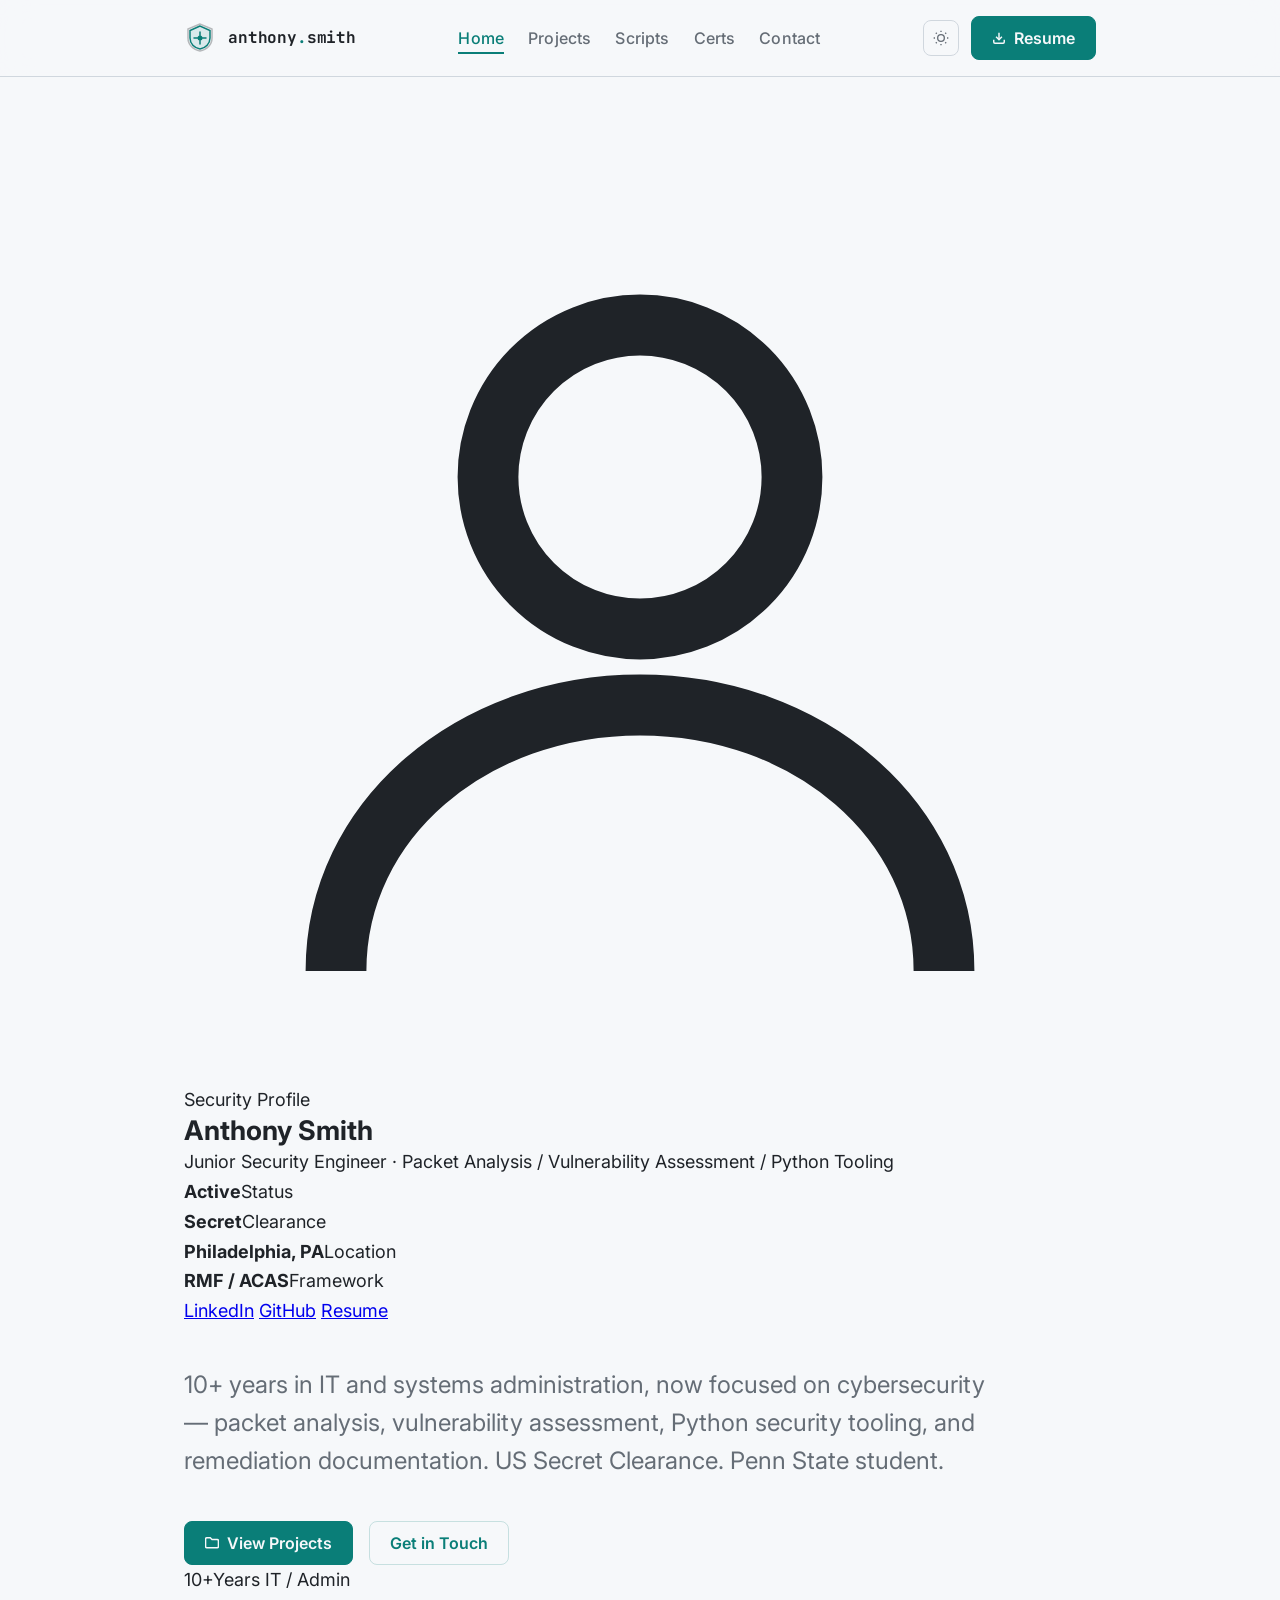
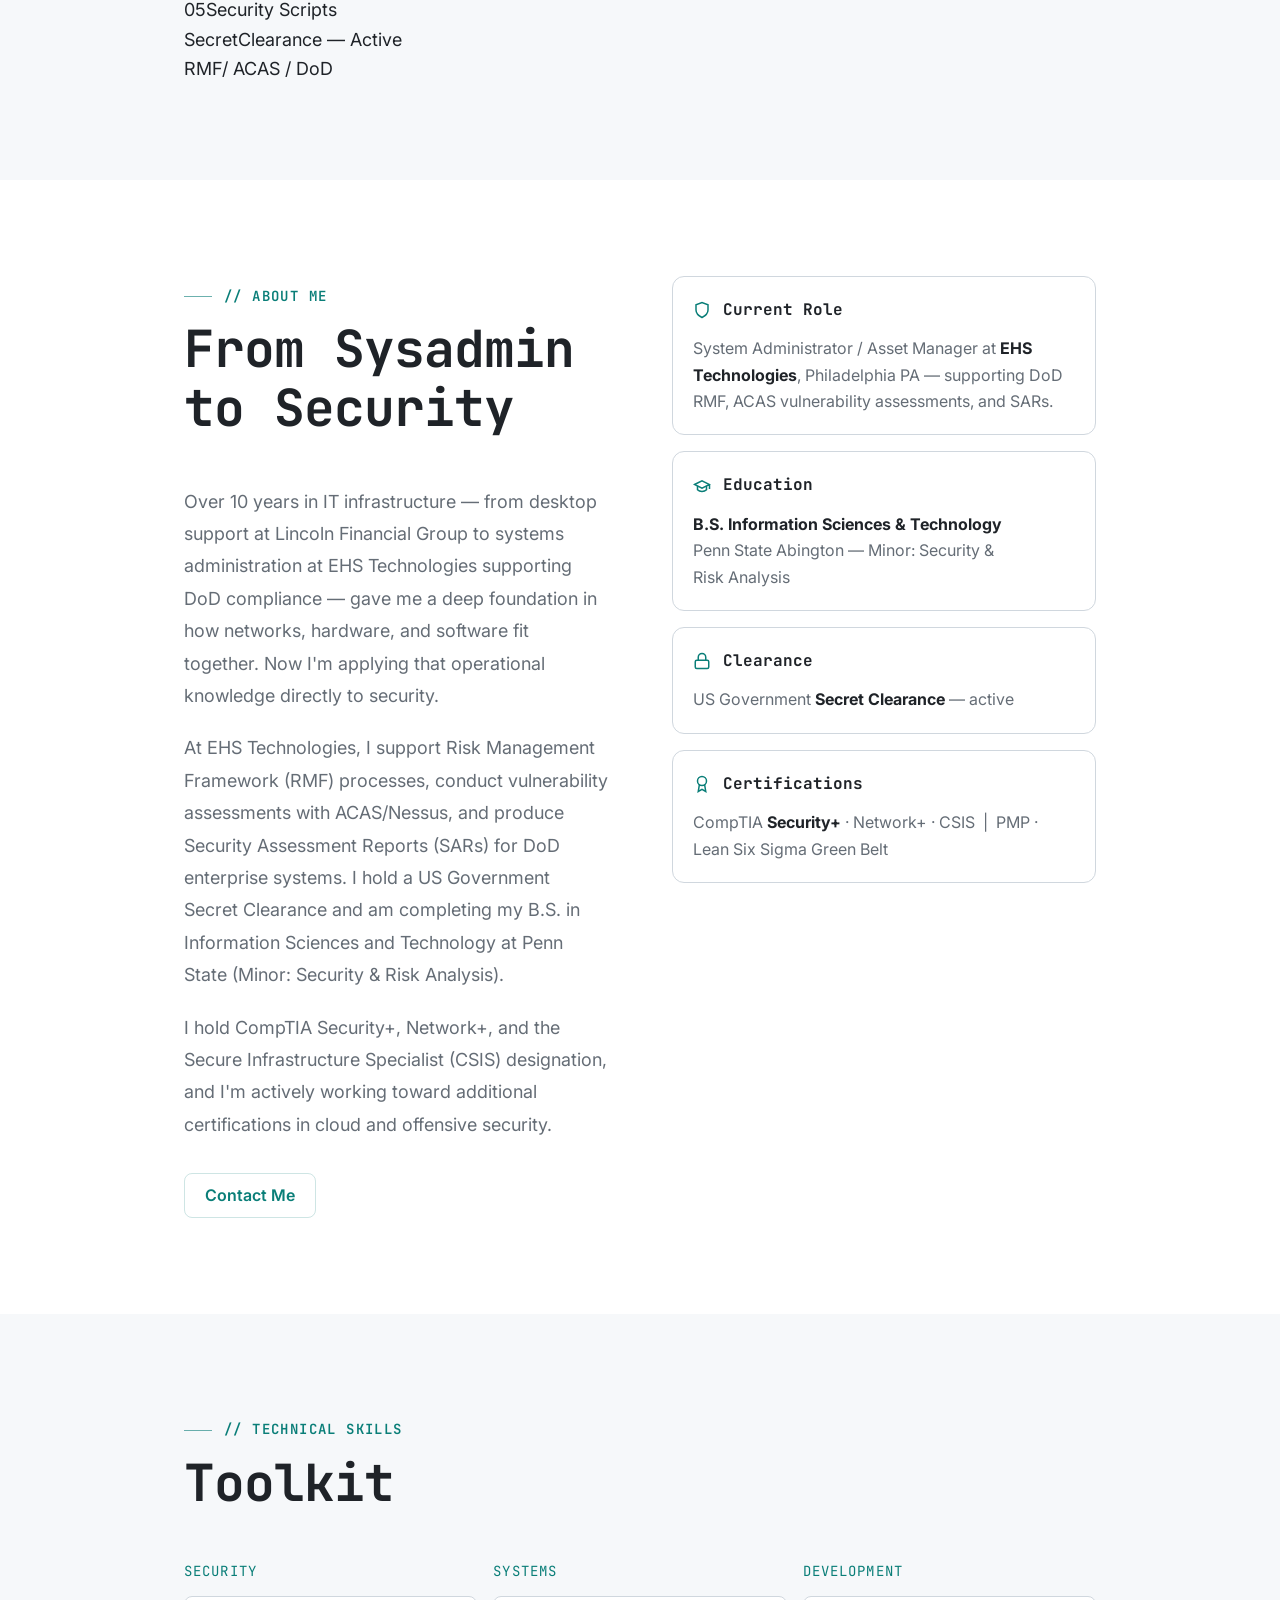
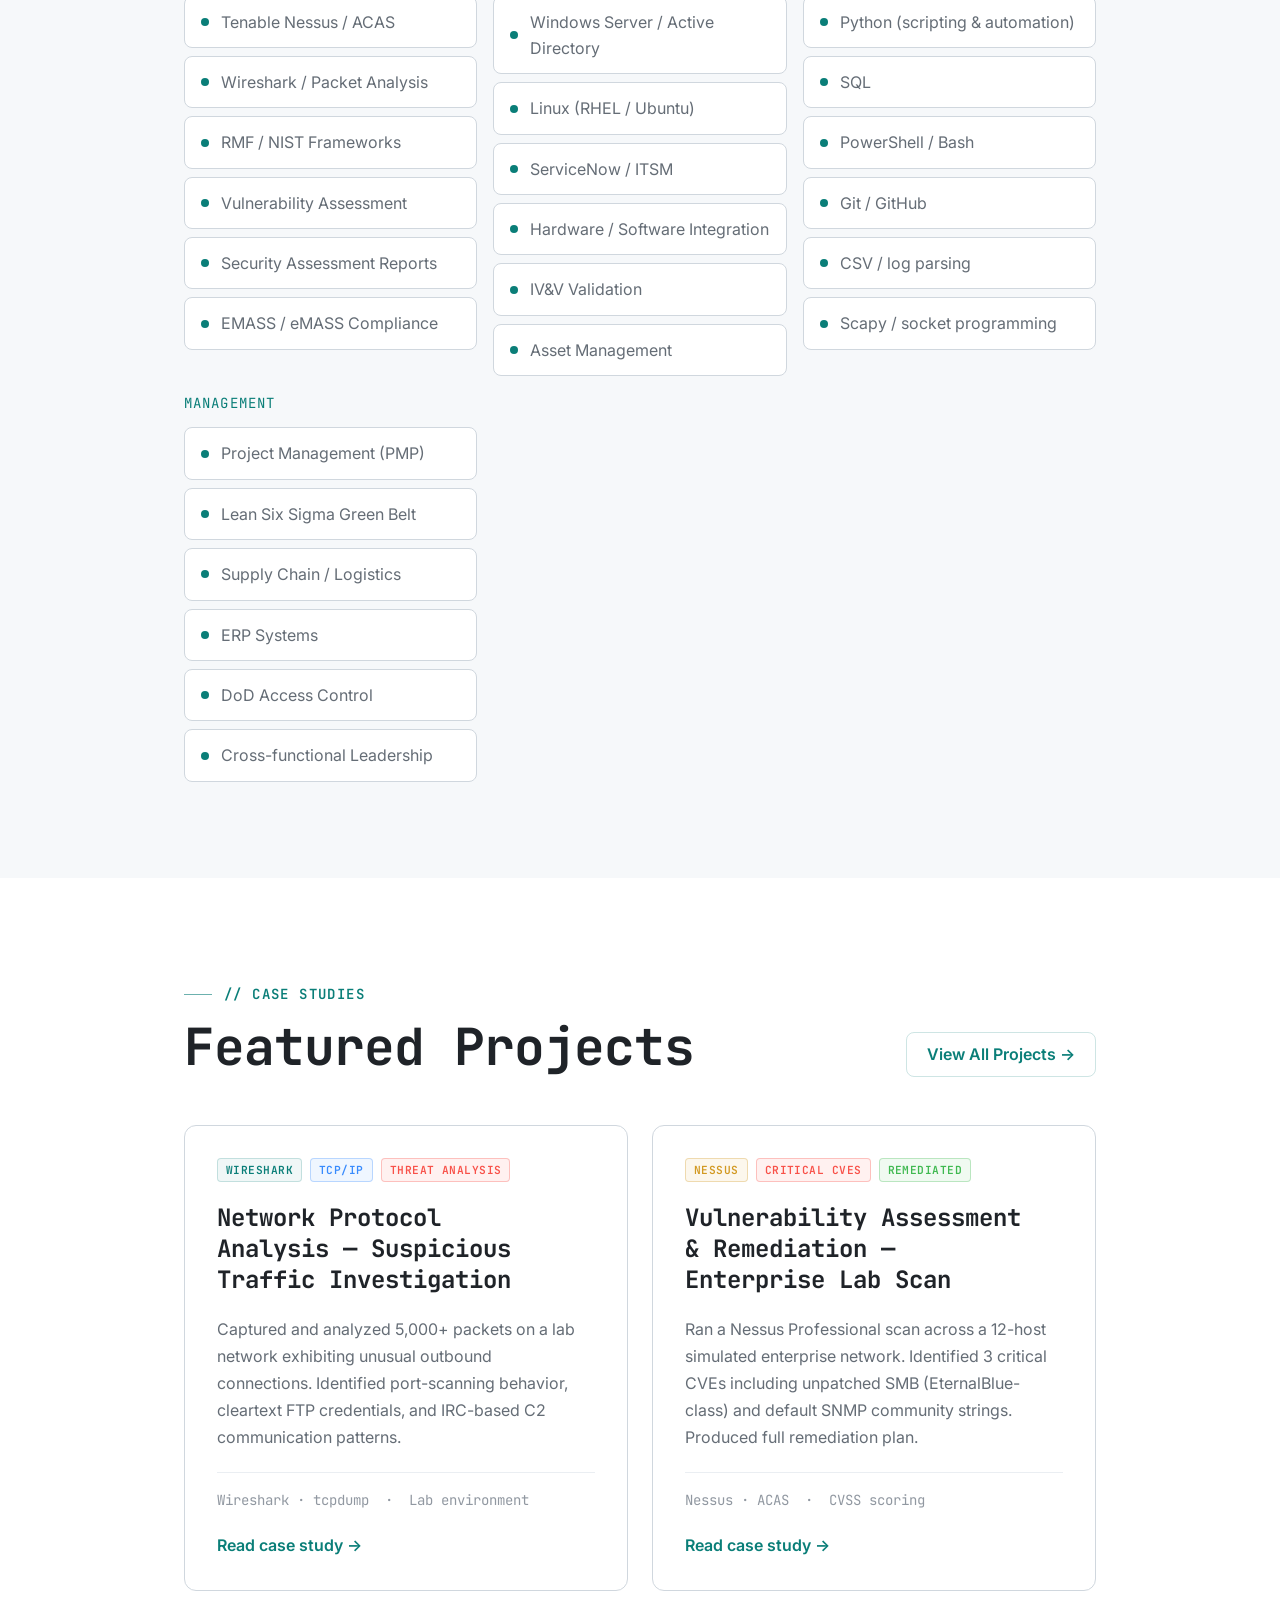
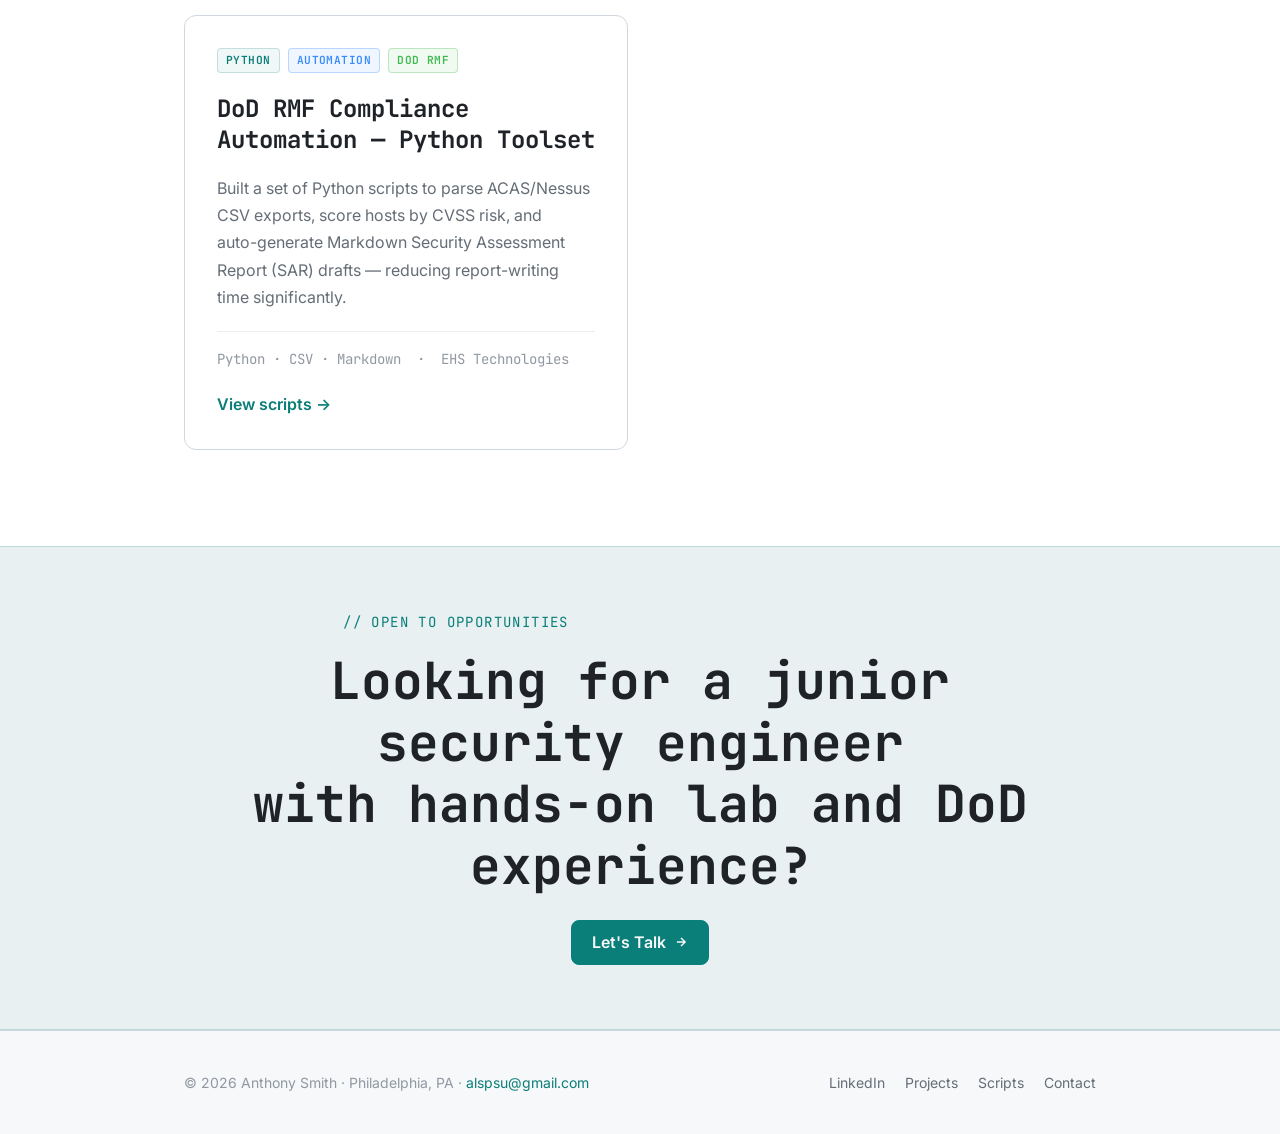
==== commit 874853ce: "Redesign: Credential theme + system-preference default" ====
--- a/index.html
+++ b/index.html
@@ -1,371 +1,354 @@
 <!DOCTYPE html>
-<html lang="en" data-theme="dark">
+<html lang="en">
 <head>
-  <meta charset="UTF-8">
-  <meta name="viewport" content="width=device-width, initial-scale=1.0">
-  <title>Anthony Smith — Junior Security Engineer</title>
-  <meta name="description" content="Security portfolio of Anthony Smith — packet analysis, vulnerability assessment, Python security tools, and remediation documentation.">
-  <meta property="og:title" content="Anthony Smith — Security Portfolio">
-  <meta property="og:description" content="Packet analysis, vulnerability assessment, Python security scripting, and remediation documentation.">
-  <meta property="og:type" content="website">
-  <link rel="stylesheet" href="css/style.css">
-  <link rel="preconnect" href="https://fonts.googleapis.com">
-  <link rel="preconnect" href="https://fonts.gstatic.com" crossorigin>
-  <link href="https://fonts.googleapis.com/css2?family=JetBrains+Mono:wght@400;500;700&family=Inter:wght@300..700&display=swap" rel="stylesheet">
+<meta charset="UTF-8">
+<meta name="viewport" content="width=device-width, initial-scale=1.0">
+<title>Anthony Smith — Junior Security Engineer</title>
+<meta name="description" content="Security portfolio of Anthony Smith — packet analysis, vulnerability assessment, Python security tools, and remediation documentation.">
+<meta property="og:title" content="Anthony Smith — Security Portfolio">
+<meta property="og:description" content="Packet analysis, vulnerability assessment, Python security scripting, and remediation documentation.">
+<meta property="og:type" content="website">
+<link rel="stylesheet" href="css/style.css">
+<link rel="preconnect" href="https://fonts.googleapis.com">
+<link rel="preconnect" href="https://fonts.gstatic.com" crossorigin>
+<link href="https://fonts.googleapis.com/css2?family=JetBrains+Mono:wght@400;500;700&family=Inter:wght@300..700&display=swap" rel="stylesheet">
 </head>
 <body>
 
 <!-- ── Navigation ─────────────────────────────────────────── -->
 <nav class="nav" id="main-nav">
-  <div class="container">
-    <div class="nav__inner">
-      <a href="index.html" class="nav__logo" aria-label="Anthony Smith home">
-        <!-- Custom SVG logo: circuit-shield mark -->
-        <svg class="nav__logo-svg" viewBox="0 0 32 32" fill="none" aria-hidden="true">
-          <path d="M16 2L4 7v9c0 6.627 5.099 11.995 12 13 6.901-1.005 12-6.373 12-13V7L16 2z" stroke="currentColor" stroke-width="1.5" fill="none" opacity="0.3"/>
-          <path d="M16 4L6 8.5v7.5c0 5.523 4.25 9.996 10 10.995 5.75-.999 10-5.472 10-10.995V8.5L16 4z" fill="var(--color-primary)" opacity="0.12"/>
-          <path d="M16 4L6 8.5v7.5c0 5.523 4.25 9.996 10 10.995 5.75-.999 10-5.472 10-10.995V8.5L16 4z" stroke="var(--color-primary)" stroke-width="1.5" fill="none"/>
-          <circle cx="16" cy="16" r="2.5" fill="var(--color-primary)"/>
-          <path d="M16 10v3.5M16 18.5V22M10 16h3.5M18.5 16H22" stroke="var(--color-primary)" stroke-width="1.5" stroke-linecap="round"/>
-        </svg>
-        <span class="nav__logo-text">anthony<span>.</span>smith</span>
-      </a>
-
-      <ul class="nav__links" role="list">
-        <li><a href="index.html" aria-current="page">Home</a></li>
-        <li><a href="pages/projects.html">Projects</a></li>
-        <li><a href="pages/scripts.html">Scripts</a></li>
-        <li><a href="pages/certifications.html">Certs</a></li>
-        <li><a href="pages/contact.html">Contact</a></li>
-      </ul>
-
-      <div class="nav__actions">
-        <button class="btn-ghost" data-theme-toggle aria-label="Toggle dark mode">
-          <svg width="16" height="16" viewBox="0 0 24 24" fill="none" stroke="currentColor" stroke-width="2" aria-hidden="true">
-            <path d="M21 12.79A9 9 0 1 1 11.21 3 7 7 0 0 0 21 12.79z"/>
-          </svg>
-        </button>
-        <a href="assets/Anthony-Smith-CV_Q3.docx" download class="btn btn--primary">
-          <svg width="14" height="14" viewBox="0 0 24 24" fill="none" stroke="currentColor" stroke-width="2.5" aria-hidden="true"><path d="M21 15v4a2 2 0 0 1-2 2H5a2 2 0 0 1-2-2v-4"/><polyline points="7 10 12 15 17 10"/><line x1="12" y1="15" x2="12" y2="3"/></svg>
-          Resume
-        </a>
-      </div>
-
-      <button class="nav__hamburger" id="nav-hamburger" aria-label="Open navigation" aria-expanded="false">
-        <span></span><span></span><span></span>
-      </button>
-    </div>
-
-    <nav class="nav__mobile" id="nav-mobile" aria-label="Mobile navigation">
-      <a href="index.html">Home</a>
-      <a href="pages/projects.html">Projects</a>
-      <a href="pages/scripts.html">Scripts</a>
-      <a href="pages/certifications.html">Certifications</a>
-      <a href="pages/contact.html">Contact</a>
-      <a href="assets/Anthony-Smith-CV_Q3.docx" download style="color:var(--color-primary);">Download Resume</a>
-    </nav>
-  </div>
+<div class="container">
+<div class="nav__inner">
+<a href="index.html" class="nav__logo" aria-label="Anthony Smith home">
+<!-- Custom SVG logo: circuit-shield mark -->
+<svg class="nav__logo-svg" viewBox="0 0 32 32" fill="none" aria-hidden="true">
+<path d="M16 2L4 7v9c0 6.627 5.099 11.995 12 13 6.901-1.005 12-6.373 12-13V7L16 2z" stroke="currentColor" stroke-width="1.5" fill="none" opacity="0.3"/>
+<path d="M16 4L6 8.5v7.5c0 5.523 4.25 9.996 10 10.995 5.75-.999 10-5.472 10-10.995V8.5L16 4z" fill="var(--color-primary)" opacity="0.12"/>
+<path d="M16 4L6 8.5v7.5c0 5.523 4.25 9.996 10 10.995 5.75-.999 10-5.472 10-10.995V8.5L16 4z" stroke="var(--color-primary)" stroke-width="1.5" fill="none"/>
+<circle cx="16" cy="16" r="2.5" fill="var(--color-primary)"/>
+<path d="M16 10v3.5M16 18.5V22M10 16h3.5M18.5 16H22" stroke="var(--color-primary)" stroke-width="1.5" stroke-linecap="round"/>
+</svg>
+<span class="nav__logo-text">anthony<span>.</span>smith</span>
+</a>
+
+<ul class="nav__links" role="list">
+<li><a href="index.html" aria-current="page">Home</a></li>
+<li><a href="pages/projects.html">Projects</a></li>
+<li><a href="pages/scripts.html">Scripts</a></li>
+<li><a href="pages/certifications.html">Certs</a></li>
+<li><a href="pages/contact.html">Contact</a></li>
+</ul>
+
+<div class="nav__actions">
+<button class="btn-ghost" data-theme-toggle aria-label="Toggle dark mode">
+<svg width="16" height="16" viewBox="0 0 24 24" fill="none" stroke="currentColor" stroke-width="2" aria-hidden="true">
+<path d="M21 12.79A9 9 0 1 1 11.21 3 7 7 0 0 0 21 12.79z"/>
+</svg>
+</button>
+<a href="assets/Anthony-Smith-CV_Q3.docx" download class="btn btn--primary">
+<svg width="14" height="14" viewBox="0 0 24 24" fill="none" stroke="currentColor" stroke-width="2.5" aria-hidden="true"><path d="M21 15v4a2 2 0 0 1-2 2H5a2 2 0 0 1-2-2v-4"/><polyline points="7 10 12 15 17 10"/><line x1="12" y1="15" x2="12" y2="3"/></svg>
+Resume
+</a>
+</div>
+
+<button class="nav__hamburger" id="nav-hamburger" aria-label="Open navigation" aria-expanded="false">
+<span></span><span></span><span></span>
+</button>
+</div>
+
+<nav class="nav__mobile" id="nav-mobile" aria-label="Mobile navigation">
+<a href="index.html">Home</a>
+<a href="pages/projects.html">Projects</a>
+<a href="pages/scripts.html">Scripts</a>
+<a href="pages/certifications.html">Certifications</a>
+<a href="pages/contact.html">Contact</a>
+<a href="assets/Anthony-Smith-CV_Q3.docx" download style="color:var(--color-primary);">Download Resume</a>
 </nav>
+</div>
+</nav>
 
 <!-- ── Hero ───────────────────────────────────────────────── -->
-<section class="hero">
-  <div class="hero__bg"></div>
-  <div class="hero__grid-overlay" aria-hidden="true"></div>
-
-  <div class="container">
-    <div class="two-col" style="gap: clamp(var(--space-10), 6vw, var(--space-16)); align-items: center;">
-
-      <!-- Left: text -->
-      <div class="hero__content">
-        <div class="hero__eyebrow">Junior Security Engineer</div>
-
-        <h1 class="hero__title">
-          Anthony<br>
-          <span class="accent">Smith</span><span class="dim">;</span>
-        </h1>
-
-        <p class="hero__subtitle">
-          10+ years in IT and systems administration, now focused on cybersecurity — 
-          packet analysis, vulnerability assessment, Python security tooling, 
-          and remediation documentation. US Secret Clearance. Penn State student.
-        </p>
-
-        <div class="hero__cta">
-          <a href="pages/projects.html" class="btn btn--primary">
-            <svg width="14" height="14" viewBox="0 0 24 24" fill="none" stroke="currentColor" stroke-width="2.5" aria-hidden="true"><path d="M3 3h6l3 3h9a2 2 0 0 1 2 2v10a2 2 0 0 1-2 2H3a2 2 0 0 1-2-2V5a2 2 0 0 1 2-2z"/></svg>
-            View Projects
-          </a>
-          <a href="pages/contact.html" class="btn btn--outline">
-            Get in Touch
-          </a>
-        </div>
-
-        <div class="hero__stats">
-          <div class="stat">
-            <div class="stat__value">10+</div>
-            <div class="stat__label">Years IT / Admin</div>
-          </div>
-          <div class="stat">
-            <div class="stat__value">5</div>
-            <div class="stat__label">Security Scripts</div>
-          </div>
-          <div class="stat">
-            <div class="stat__value">S</div>
-            <div class="stat__label">Secret Clearance</div>
-          </div>
-          <div class="stat">
-            <div class="stat__value">DoD</div>
-            <div class="stat__label">RMF / ACAS</div>
-          </div>
-        </div>
-      </div>
-
-      <!-- Right: terminal animation -->
-      <div class="terminal fade-in" style="transition-delay: 0.2s;">
-        <div class="terminal__bar">
-          <div class="terminal__dot terminal__dot--red"></div>
-          <div class="terminal__dot terminal__dot--yellow"></div>
-          <div class="terminal__dot terminal__dot--green"></div>
-          <span class="terminal__title">~/security-portfolio — bash</span>
-        </div>
-        <div class="terminal__body" id="terminal-body" aria-live="polite">
-          <!-- filled by JS -->
-        </div>
-      </div>
-
-    </div>
-  </div>
+<section class="hero hero--credential">
+<div class="container">
+
+<div class="badge fade-in">
+<div class="badge-photo">
+<img src="assets/profile.jpg" alt="Anthony Smith" onerror="this.style.display='none'; this.nextElementSibling.style.display='flex'">
+<svg style="display:none" viewBox="0 0 24 24" fill="none" stroke="currentColor" stroke-width="1.6" aria-hidden="true"><circle cx="12" cy="8" r="4"/><path d="M4 21c0-4 3.6-7 8-7s8 3 8 7"/></svg>
+</div>
+<div class="badge-main">
+<p class="badge-eyebrow">Security Profile</p>
+<h1>Anthony Smith</h1>
+<p class="badge-role">Junior Security Engineer · Packet Analysis / Vulnerability Assessment / Python Tooling</p>
+<div class="badge-meta">
+<div><b>Active</b>Status</div>
+<div><b>Secret</b>Clearance</div>
+<div><b>Philadelphia, PA</b>Location</div>
+<div><b>RMF / ACAS</b>Framework</div>
+</div>
+</div>
+<div class="badge-side">
+<a href="https://www.linkedin.com/in/anthony-smith-6a453a89" target="_blank" rel="noopener"><span>LinkedIn</span><span class="dot"></span></a>
+<a href="https://github.com/asmith-sec" target="_blank" rel="noopener"><span>GitHub</span><span class="dot"></span></a>
+<a href="assets/Anthony-Smith-CV_Q3.docx" download><span>Resume</span><span class="dot"></span></a>
+</div>
+</div>
+
+<p class="hero__subtitle fade-in" style="margin-top: var(--space-10); transition-delay: 0.1s;">
+10+ years in IT and systems administration, now focused on cybersecurity —
+packet analysis, vulnerability assessment, Python security tooling,
+and remediation documentation. US Secret Clearance. Penn State student.
+</p>
+
+<div class="hero__cta fade-in" style="transition-delay: 0.15s;">
+<a href="pages/projects.html" class="btn btn--primary">
+<svg width="14" height="14" viewBox="0 0 24 24" fill="none" stroke="currentColor" stroke-width="2.5" aria-hidden="true"><path d="M3 3h6l3 3h9a2 2 0 0 1 2 2v10a2 2 0 0 1-2 2H3a2 2 0 0 1-2-2V5a2 2 0 0 1 2-2z"/></svg>
+View Projects
+</a>
+<a href="pages/contact.html" class="btn btn--outline">
+Get in Touch
+</a>
+</div>
+
+<div class="cred-cards fade-in" style="transition-delay: 0.2s;">
+<div class="cred-card"><span class="num">10+</span><span class="lbl">Years IT / Admin</span></div>
+<div class="cred-card"><span class="num">05</span><span class="lbl">Security Scripts</span></div>
+<div class="cred-card"><span class="num">Secret</span><span class="lbl">Clearance — Active</span></div>
+<div class="cred-card"><span class="num">RMF</span><span class="lbl">/ ACAS / DoD</span></div>
+</div>
+
+</div>
 </section>
 
 <!-- ── About ──────────────────────────────────────────────── -->
 <section class="section" style="background: var(--color-surface);">
-  <div class="container">
-    <div class="two-col">
-      <div class="fade-in">
-        <div class="section-header">
-          <p class="section-header__label">// about me</p>
-          <h2 class="section-header__title">From Sysadmin<br>to Security</h2>
-        </div>
-        <p style="color: var(--color-text-muted); line-height: 1.8; margin-bottom: var(--space-5);">
-          Over 10 years in IT infrastructure — from desktop support at Lincoln Financial Group 
-          to systems administration at EHS Technologies supporting DoD compliance — gave me a deep 
-          foundation in how networks, hardware, and software fit together. Now I'm applying that 
-          operational knowledge directly to security.
-        </p>
-        <p style="color: var(--color-text-muted); line-height: 1.8; margin-bottom: var(--space-5);">
-          At EHS Technologies, I support Risk Management Framework (RMF) processes, conduct 
-          vulnerability assessments with ACAS/Nessus, and produce Security Assessment Reports (SARs) 
-          for DoD enterprise systems. I hold a US Government Secret Clearance and am completing my 
-          B.S. in Information Sciences and Technology at Penn State (Minor: Security &amp; Risk Analysis).
-        </p>
-        <p style="color: var(--color-text-muted); line-height: 1.8;">
-          I hold CompTIA Security+, Network+, and the Secure Infrastructure Specialist (CSIS) 
-          designation, and I'm actively working toward additional certifications in cloud and 
-          offensive security.
-        </p>
-        <div style="margin-top: var(--space-8);">
-          <a href="pages/contact.html" class="btn btn--outline">Contact Me</a>
-        </div>
-      </div>
-
-      <!-- Quick facts -->
-      <div class="fade-in" style="transition-delay: 0.1s;">
-        <div style="display: flex; flex-direction: column; gap: var(--space-4);">
-
-          <div class="card" style="padding: var(--space-5);">
-            <div style="display: flex; align-items: center; gap: var(--space-3); margin-bottom: var(--space-3);">
-              <svg width="18" height="18" viewBox="0 0 24 24" fill="none" stroke="var(--color-primary)" stroke-width="2" aria-hidden="true"><path d="M12 22s8-4 8-10V5l-8-3-8 3v7c0 6 8 10 8 10z"/></svg>
-              <span class="font-mono" style="font-size: var(--text-sm); font-weight: 700;">Current Role</span>
-            </div>
-            <p style="color: var(--color-text-muted); font-size: var(--text-sm);">System Administrator / Asset Manager at <strong style="color: var(--color-text);">EHS Technologies</strong>, Philadelphia PA — supporting DoD RMF, ACAS vulnerability assessments, and SARs.</p>
-          </div>
-
-          <div class="card" style="padding: var(--space-5);">
-            <div style="display: flex; align-items: center; gap: var(--space-3); margin-bottom: var(--space-3);">
-              <svg width="18" height="18" viewBox="0 0 24 24" fill="none" stroke="var(--color-primary)" stroke-width="2" aria-hidden="true"><path d="M22 10v6M2 10l10-5 10 5-10 5z"/><path d="M6 12v5c3 3 9 3 12 0v-5"/></svg>
-              <span class="font-mono" style="font-size: var(--text-sm); font-weight: 700;">Education</span>
-            </div>
-            <p style="color: var(--color-text-muted); font-size: var(--text-sm);"><strong style="color: var(--color-text);">B.S. Information Sciences &amp; Technology</strong><br>Penn State Abington — Minor: Security &amp; Risk Analysis</p>
-          </div>
-
-          <div class="card" style="padding: var(--space-5);">
-            <div style="display: flex; align-items: center; gap: var(--space-3); margin-bottom: var(--space-3);">
-              <svg width="18" height="18" viewBox="0 0 24 24" fill="none" stroke="var(--color-primary)" stroke-width="2" aria-hidden="true"><rect x="3" y="11" width="18" height="11" rx="2" ry="2"/><path d="M7 11V7a5 5 0 0 1 10 0v4"/></svg>
-              <span class="font-mono" style="font-size: var(--text-sm); font-weight: 700;">Clearance</span>
-            </div>
-            <p style="color: var(--color-text-muted); font-size: var(--text-sm);">US Government <strong style="color: var(--color-text);">Secret Clearance</strong> — active</p>
-          </div>
-
-          <div class="card" style="padding: var(--space-5);">
-            <div style="display: flex; align-items: center; gap: var(--space-3); margin-bottom: var(--space-3);">
-              <svg width="18" height="18" viewBox="0 0 24 24" fill="none" stroke="var(--color-primary)" stroke-width="2" aria-hidden="true"><circle cx="12" cy="8" r="6"/><path d="M15.477 12.89L17 22l-5-3-5 3 1.523-9.11"/></svg>
-              <span class="font-mono" style="font-size: var(--text-sm); font-weight: 700;">Certifications</span>
-            </div>
-            <p style="color: var(--color-text-muted); font-size: var(--text-sm);">CompTIA <strong style="color: var(--color-text);">Security+</strong> · Network+ · CSIS &nbsp;|&nbsp; PMP · Lean Six Sigma Green Belt</p>
-          </div>
-
-        </div>
-      </div>
-    </div>
-  </div>
+<div class="container">
+<div class="two-col">
+<div class="fade-in">
+<div class="section-header">
+<p class="section-header__label">// about me</p>
+<h2 class="section-header__title">From Sysadmin<br>to Security</h2>
+</div>
+<p style="color: var(--color-text-muted); line-height: 1.8; margin-bottom: var(--space-5);">
+Over 10 years in IT infrastructure — from desktop support at Lincoln Financial Group
+to systems administration at EHS Technologies supporting DoD compliance — gave me a deep
+foundation in how networks, hardware, and software fit together. Now I'm applying that
+operational knowledge directly to security.
+</p>
+<p style="color: var(--color-text-muted); line-height: 1.8; margin-bottom: var(--space-5);">
+At EHS Technologies, I support Risk Management Framework (RMF) processes, conduct
+vulnerability assessments with ACAS/Nessus, and produce Security Assessment Reports (SARs)
+for DoD enterprise systems. I hold a US Government Secret Clearance and am completing my
+B.S. in Information Sciences and Technology at Penn State (Minor: Security &amp; Risk Analysis).
+</p>
+<p style="color: var(--color-text-muted); line-height: 1.8;">
+I hold CompTIA Security+, Network+, and the Secure Infrastructure Specialist (CSIS)
+designation, and I'm actively working toward additional certifications in cloud and
+offensive security.
+</p>
+<div style="margin-top: var(--space-8);">
+<a href="pages/contact.html" class="btn btn--outline">Contact Me</a>
+</div>
+</div>
+
+<!-- Quick facts -->
+<div class="fade-in" style="transition-delay: 0.1s;">
+<div style="display: flex; flex-direction: column; gap: var(--space-4);">
+
+<div class="card" style="padding: var(--space-5);">
+<div style="display: flex; align-items: center; gap: var(--space-3); margin-bottom: var(--space-3);">
+<svg width="18" height="18" viewBox="0 0 24 24" fill="none" stroke="var(--color-primary)" stroke-width="2" aria-hidden="true"><path d="M12 22s8-4 8-10V5l-8-3-8 3v7c0 6 8 10 8 10z"/></svg>
+<span class="font-mono" style="font-size: var(--text-sm); font-weight: 700;">Current Role</span>
+</div>
+<p style="color: var(--color-text-muted); font-size: var(--text-sm);">System Administrator / Asset Manager at <strong style="color: var(--color-text);">EHS Technologies</strong>, Philadelphia PA — supporting DoD RMF, ACAS vulnerability assessments, and SARs.</p>
+</div>
+
+<div class="card" style="padding: var(--space-5);">
+<div style="display: flex; align-items: center; gap: var(--space-3); margin-bottom: var(--space-3);">
+<svg width="18" height="18" viewBox="0 0 24 24" fill="none" stroke="var(--color-primary)" stroke-width="2" aria-hidden="true"><path d="M22 10v6M2 10l10-5 10 5-10 5z"/><path d="M6 12v5c3 3 9 3 12 0v-5"/></svg>
+<span class="font-mono" style="font-size: var(--text-sm); font-weight: 700;">Education</span>
+</div>
+<p style="color: var(--color-text-muted); font-size: var(--text-sm);"><strong style="color: var(--color-text);">B.S. Information Sciences &amp; Technology</strong><br>Penn State Abington — Minor: Security &amp; Risk Analysis</p>
+</div>
+
+<div class="card" style="padding: var(--space-5);">
+<div style="display: flex; align-items: center; gap: var(--space-3); margin-bottom: var(--space-3);">
+<svg width="18" height="18" viewBox="0 0 24 24" fill="none" stroke="var(--color-primary)" stroke-width="2" aria-hidden="true"><rect x="3" y="11" width="18" height="11" rx="2" ry="2"/><path d="M7 11V7a5 5 0 0 1 10 0v4"/></svg>
+<span class="font-mono" style="font-size: var(--text-sm); font-weight: 700;">Clearance</span>
+</div>
+<p style="color: var(--color-text-muted); font-size: var(--text-sm);">US Government <strong style="color: var(--color-text);">Secret Clearance</strong> — active</p>
+</div>
+
+<div class="card" style="padding: var(--space-5);">
+<div style="display: flex; align-items: center; gap: var(--space-3); margin-bottom: var(--space-3);">
+<svg width="18" height="18" viewBox="0 0 24 24" fill="none" stroke="var(--color-primary)" stroke-width="2" aria-hidden="true"><circle cx="12" cy="8" r="6"/><path d="M15.477 12.89L17 22l-5-3-5 3 1.523-9.11"/></svg>
+<span class="font-mono" style="font-size: var(--text-sm); font-weight: 700;">Certifications</span>
+</div>
+<p style="color: var(--color-text-muted); font-size: var(--text-sm);">CompTIA <strong style="color: var(--color-text);">Security+</strong> · Network+ · CSIS &nbsp;|&nbsp; PMP · Lean Six Sigma Green Belt</p>
+</div>
+
+</div>
+</div>
+</div>
+</div>
 </section>
 
 <!-- ── Skills Matrix ──────────────────────────────────────── -->
 <section class="section">
-  <div class="container">
-    <div class="section-header fade-in">
-      <p class="section-header__label">// technical skills</p>
-      <h2 class="section-header__title">Toolkit</h2>
-    </div>
-
-    <div style="display: grid; grid-template-columns: repeat(auto-fill, minmax(220px, 1fr)); gap: var(--space-4);">
-
-      <!-- Security -->
-      <div class="fade-in">
-        <p class="font-mono" style="font-size: var(--text-xs); color: var(--color-primary); letter-spacing: 0.08em; text-transform: uppercase; margin-bottom: var(--space-3);">Security</p>
-        <div style="display: flex; flex-direction: column; gap: var(--space-2);">
-          <div class="skill-item"><div class="skill-item__dot"></div>Tenable Nessus / ACAS</div>
-          <div class="skill-item"><div class="skill-item__dot"></div>Wireshark / Packet Analysis</div>
-          <div class="skill-item"><div class="skill-item__dot"></div>RMF / NIST Frameworks</div>
-          <div class="skill-item"><div class="skill-item__dot"></div>Vulnerability Assessment</div>
-          <div class="skill-item"><div class="skill-item__dot"></div>Security Assessment Reports</div>
-          <div class="skill-item"><div class="skill-item__dot"></div>EMASS / eMASS Compliance</div>
-        </div>
-      </div>
-
-      <!-- Systems -->
-      <div class="fade-in" style="transition-delay: 0.05s;">
-        <p class="font-mono" style="font-size: var(--text-xs); color: var(--color-primary); letter-spacing: 0.08em; text-transform: uppercase; margin-bottom: var(--space-3);">Systems</p>
-        <div style="display: flex; flex-direction: column; gap: var(--space-2);">
-          <div class="skill-item"><div class="skill-item__dot"></div>Windows Server / Active Directory</div>
-          <div class="skill-item"><div class="skill-item__dot"></div>Linux (RHEL / Ubuntu)</div>
-          <div class="skill-item"><div class="skill-item__dot"></div>ServiceNow / ITSM</div>
-          <div class="skill-item"><div class="skill-item__dot"></div>Hardware / Software Integration</div>
-          <div class="skill-item"><div class="skill-item__dot"></div>IV&amp;V Validation</div>
-          <div class="skill-item"><div class="skill-item__dot"></div>Asset Management</div>
-        </div>
-      </div>
-
-      <!-- Development -->
-      <div class="fade-in" style="transition-delay: 0.1s;">
-        <p class="font-mono" style="font-size: var(--text-xs); color: var(--color-primary); letter-spacing: 0.08em; text-transform: uppercase; margin-bottom: var(--space-3);">Development</p>
-        <div style="display: flex; flex-direction: column; gap: var(--space-2);">
-          <div class="skill-item"><div class="skill-item__dot"></div>Python (scripting & automation)</div>
-          <div class="skill-item"><div class="skill-item__dot"></div>SQL</div>
-          <div class="skill-item"><div class="skill-item__dot"></div>PowerShell / Bash</div>
-          <div class="skill-item"><div class="skill-item__dot"></div>Git / GitHub</div>
-          <div class="skill-item"><div class="skill-item__dot"></div>CSV / log parsing</div>
-          <div class="skill-item"><div class="skill-item__dot"></div>Scapy / socket programming</div>
-        </div>
-      </div>
-
-      <!-- Management -->
-      <div class="fade-in" style="transition-delay: 0.15s;">
-        <p class="font-mono" style="font-size: var(--text-xs); color: var(--color-primary); letter-spacing: 0.08em; text-transform: uppercase; margin-bottom: var(--space-3);">Management</p>
-        <div style="display: flex; flex-direction: column; gap: var(--space-2);">
-          <div class="skill-item"><div class="skill-item__dot"></div>Project Management (PMP)</div>
-          <div class="skill-item"><div class="skill-item__dot"></div>Lean Six Sigma Green Belt</div>
-          <div class="skill-item"><div class="skill-item__dot"></div>Supply Chain / Logistics</div>
-          <div class="skill-item"><div class="skill-item__dot"></div>ERP Systems</div>
-          <div class="skill-item"><div class="skill-item__dot"></div>DoD Access Control</div>
-          <div class="skill-item"><div class="skill-item__dot"></div>Cross-functional Leadership</div>
-        </div>
-      </div>
-
-    </div>
-  </div>
+<div class="container">
+<div class="section-header fade-in">
+<p class="section-header__label">// technical skills</p>
+<h2 class="section-header__title">Toolkit</h2>
+</div>
+
+<div style="display: grid; grid-template-columns: repeat(auto-fill, minmax(220px, 1fr)); gap: var(--space-4);">
+
+<!-- Security -->
+<div class="fade-in">
+<p class="font-mono" style="font-size: var(--text-xs); color: var(--color-primary); letter-spacing: 0.08em; text-transform: uppercase; margin-bottom: var(--space-3);">Security</p>
+<div style="display: flex; flex-direction: column; gap: var(--space-2);">
+<div class="skill-item"><div class="skill-item__dot"></div>Tenable Nessus / ACAS</div>
+<div class="skill-item"><div class="skill-item__dot"></div>Wireshark / Packet Analysis</div>
+<div class="skill-item"><div class="skill-item__dot"></div>RMF / NIST Frameworks</div>
+<div class="skill-item"><div class="skill-item__dot"></div>Vulnerability Assessment</div>
+<div class="skill-item"><div class="skill-item__dot"></div>Security Assessment Reports</div>
+<div class="skill-item"><div class="skill-item__dot"></div>EMASS / eMASS Compliance</div>
+</div>
+</div>
+
+<!-- Systems -->
+<div class="fade-in" style="transition-delay: 0.05s;">
+<p class="font-mono" style="font-size: var(--text-xs); color: var(--color-primary); letter-spacing: 0.08em; text-transform: uppercase; margin-bottom: var(--space-3);">Systems</p>
+<div style="display: flex; flex-direction: column; gap: var(--space-2);">
+<div class="skill-item"><div class="skill-item__dot"></div>Windows Server / Active Directory</div>
+<div class="skill-item"><div class="skill-item__dot"></div>Linux (RHEL / Ubuntu)</div>
+<div class="skill-item"><div class="skill-item__dot"></div>ServiceNow / ITSM</div>
+<div class="skill-item"><div class="skill-item__dot"></div>Hardware / Software Integration</div>
+<div class="skill-item"><div class="skill-item__dot"></div>IV&amp;V Validation</div>
+<div class="skill-item"><div class="skill-item__dot"></div>Asset Management</div>
+</div>
+</div>
+
+<!-- Development -->
+<div class="fade-in" style="transition-delay: 0.1s;">
+<p class="font-mono" style="font-size: var(--text-xs); color: var(--color-primary); letter-spacing: 0.08em; text-transform: uppercase; margin-bottom: var(--space-3);">Development</p>
+<div style="display: flex; flex-direction: column; gap: var(--space-2);">
+<div class="skill-item"><div class="skill-item__dot"></div>Python (scripting & automation)</div>
+<div class="skill-item"><div class="skill-item__dot"></div>SQL</div>
+<div class="skill-item"><div class="skill-item__dot"></div>PowerShell / Bash</div>
+<div class="skill-item"><div class="skill-item__dot"></div>Git / GitHub</div>
+<div class="skill-item"><div class="skill-item__dot"></div>CSV / log parsing</div>
+<div class="skill-item"><div class="skill-item__dot"></div>Scapy / socket programming</div>
+</div>
+</div>
+
+<!-- Management -->
+<div class="fade-in" style="transition-delay: 0.15s;">
+<p class="font-mono" style="font-size: var(--text-xs); color: var(--color-primary); letter-spacing: 0.08em; text-transform: uppercase; margin-bottom: var(--space-3);">Management</p>
+<div style="display: flex; flex-direction: column; gap: var(--space-2);">
+<div class="skill-item"><div class="skill-item__dot"></div>Project Management (PMP)</div>
+<div class="skill-item"><div class="skill-item__dot"></div>Lean Six Sigma Green Belt</div>
+<div class="skill-item"><div class="skill-item__dot"></div>Supply Chain / Logistics</div>
+<div class="skill-item"><div class="skill-item__dot"></div>ERP Systems</div>
+<div class="skill-item"><div class="skill-item__dot"></div>DoD Access Control</div>
+<div class="skill-item"><div class="skill-item__dot"></div>Cross-functional Leadership</div>
+</div>
+</div>
+
+</div>
+</div>
 </section>
 
 <!-- ── Featured Projects preview ──────────────────────────── -->
 <section class="section" style="background: var(--color-surface);">
-  <div class="container">
-    <div class="section-header fade-in" style="display: flex; align-items: flex-end; justify-content: space-between; flex-wrap: wrap; gap: var(--space-4);">
-      <div>
-        <p class="section-header__label">// case studies</p>
-        <h2 class="section-header__title">Featured Projects</h2>
-      </div>
-      <a href="pages/projects.html" class="btn btn--outline">View All Projects →</a>
-    </div>
-
-    <div class="project-grid">
-
-      <article class="card card--project fade-in">
-        <div class="card__tag-row">
-          <span class="tag tag--teal">Wireshark</span>
-          <span class="tag tag--blue">TCP/IP</span>
-          <span class="tag tag--red">Threat Analysis</span>
-        </div>
-        <h3 class="card__title">Network Protocol Analysis — Suspicious Traffic Investigation</h3>
-        <p class="card__desc">Captured and analyzed 5,000+ packets on a lab network exhibiting unusual outbound connections. Identified port-scanning behavior, cleartext FTP credentials, and IRC-based C2 communication patterns.</p>
-        <div class="card__meta">
-          <span>Wireshark · tcpdump</span>
-          <span>·</span>
-          <span>Lab environment</span>
-        </div>
-        <a href="pages/projects.html#packet-analysis" class="card__link">Read case study →</a>
-      </article>
-
-      <article class="card card--project fade-in" style="transition-delay: 0.08s;">
-        <div class="card__tag-row">
-          <span class="tag tag--yellow">Nessus</span>
-          <span class="tag tag--red">Critical CVEs</span>
-          <span class="tag tag--green">Remediated</span>
-        </div>
-        <h3 class="card__title">Vulnerability Assessment &amp; Remediation — Enterprise Lab Scan</h3>
-        <p class="card__desc">Ran a Nessus Professional scan across a 12-host simulated enterprise network. Identified 3 critical CVEs including unpatched SMB (EternalBlue-class) and default SNMP community strings. Produced full remediation plan.</p>
-        <div class="card__meta">
-          <span>Nessus · ACAS</span>
-          <span>·</span>
-          <span>CVSS scoring</span>
-        </div>
-        <a href="pages/projects.html#vuln-assessment" class="card__link">Read case study →</a>
-      </article>
-
-      <article class="card card--project fade-in" style="transition-delay: 0.16s;">
-        <div class="card__tag-row">
-          <span class="tag tag--teal">Python</span>
-          <span class="tag tag--blue">Automation</span>
-          <span class="tag tag--green">DoD RMF</span>
-        </div>
-        <h3 class="card__title">DoD RMF Compliance Automation — Python Toolset</h3>
-        <p class="card__desc">Built a set of Python scripts to parse ACAS/Nessus CSV exports, score hosts by CVSS risk, and auto-generate Markdown Security Assessment Report (SAR) drafts — reducing report-writing time significantly.</p>
-        <div class="card__meta">
-          <span>Python · CSV · Markdown</span>
-          <span>·</span>
-          <span>EHS Technologies</span>
-        </div>
-        <a href="pages/scripts.html" class="card__link">View scripts →</a>
-      </article>
-
-    </div>
-  </div>
+<div class="container">
+<div class="section-header fade-in" style="display: flex; align-items: flex-end; justify-content: space-between; flex-wrap: wrap; gap: var(--space-4);">
+<div>
+<p class="section-header__label">// case studies</p>
+<h2 class="section-header__title">Featured Projects</h2>
+</div>
+<a href="pages/projects.html" class="btn btn--outline">View All Projects →</a>
+</div>
+
+<div class="project-grid">
+
+<article class="card card--project fade-in">
+<div class="card__tag-row">
+<span class="tag tag--teal">Wireshark</span>
+<span class="tag tag--blue">TCP/IP</span>
+<span class="tag tag--red">Threat Analysis</span>
+</div>
+<h3 class="card__title">Network Protocol Analysis — Suspicious Traffic Investigation</h3>
+<p class="card__desc">Captured and analyzed 5,000+ packets on a lab network exhibiting unusual outbound connections. Identified port-scanning behavior, cleartext FTP credentials, and IRC-based C2 communication patterns.</p>
+<div class="card__meta">
+<span>Wireshark · tcpdump</span>
+<span>·</span>
+<span>Lab environment</span>
+</div>
+<a href="pages/projects.html#packet-analysis" class="card__link">Read case study →</a>
+</article>
+
+<article class="card card--project fade-in" style="transition-delay: 0.08s;">
+<div class="card__tag-row">
+<span class="tag tag--yellow">Nessus</span>
+<span class="tag tag--red">Critical CVEs</span>
+<span class="tag tag--green">Remediated</span>
+</div>
+<h3 class="card__title">Vulnerability Assessment &amp; Remediation — Enterprise Lab Scan</h3>
+<p class="card__desc">Ran a Nessus Professional scan across a 12-host simulated enterprise network. Identified 3 critical CVEs including unpatched SMB (EternalBlue-class) and default SNMP community strings. Produced full remediation plan.</p>
+<div class="card__meta">
+<span>Nessus · ACAS</span>
+<span>·</span>
+<span>CVSS scoring</span>
+</div>
+<a href="pages/projects.html#vuln-assessment" class="card__link">Read case study →</a>
+</article>
+
+<article class="card card--project fade-in" style="transition-delay: 0.16s;">
+<div class="card__tag-row">
+<span class="tag tag--teal">Python</span>
+<span class="tag tag--blue">Automation</span>
+<span class="tag tag--green">DoD RMF</span>
+</div>
+<h3 class="card__title">DoD RMF Compliance Automation — Python Toolset</h3>
+<p class="card__desc">Built a set of Python scripts to parse ACAS/Nessus CSV exports, score hosts by CVSS risk, and auto-generate Markdown Security Assessment Report (SAR) drafts — reducing report-writing time significantly.</p>
+<div class="card__meta">
+<span>Python · CSV · Markdown</span>
+<span>·</span>
+<span>EHS Technologies</span>
+</div>
+<a href="pages/scripts.html" class="card__link">View scripts →</a>
+</article>
+
+</div>
+</div>
 </section>
 
 <!-- ── CTA strip ──────────────────────────────────────────── -->
 <section style="padding-block: var(--space-16); background: var(--color-primary-bg); border-block: 1px solid var(--color-primary-border);">
-  <div class="container" style="text-align: center;">
-    <p class="font-mono" style="font-size: var(--text-xs); color: var(--color-primary); letter-spacing: 0.1em; text-transform: uppercase; margin-bottom: var(--space-4);">// open to opportunities</p>
-    <h2 style="font-family: var(--font-mono); font-size: var(--text-2xl); font-weight: 700; color: var(--color-text); margin-bottom: var(--space-6);">Looking for a junior security engineer<br>with hands-on lab and DoD experience?</h2>
-    <a href="pages/contact.html" class="btn btn--primary" style="margin: 0 auto; display: inline-flex;">
-      Let's Talk
-      <svg width="14" height="14" viewBox="0 0 24 24" fill="none" stroke="currentColor" stroke-width="2.5" aria-hidden="true"><path d="M5 12h14M12 5l7 7-7 7"/></svg>
-    </a>
-  </div>
+<div class="container" style="text-align: center;">
+<p class="font-mono" style="font-size: var(--text-xs); color: var(--color-primary); letter-spacing: 0.1em; text-transform: uppercase; margin-bottom: var(--space-4);">// open to opportunities</p>
+<h2 style="font-family: var(--font-mono); font-size: var(--text-2xl); font-weight: 700; color: var(--color-text); margin-bottom: var(--space-6);">Looking for a junior security engineer<br>with hands-on lab and DoD experience?</h2>
+<a href="pages/contact.html" class="btn btn--primary" style="margin: 0 auto; display: inline-flex;">
+Let's Talk
+<svg width="14" height="14" viewBox="0 0 24 24" fill="none" stroke="currentColor" stroke-width="2.5" aria-hidden="true"><path d="M5 12h14M12 5l7 7-7 7"/></svg>
+</a>
+</div>
 </section>
 
 <!-- ── Footer ─────────────────────────────────────────────── -->
 <footer class="footer">
-  <div class="container">
-    <div class="footer__inner">
-      <p class="footer__copy">© 2026 Anthony Smith · Philadelphia, PA · <span class="text-primary">alspsu@gmail.com</span></p>
-      <div class="footer__links">
-        <a href="https://linkedin.com/in/anthony-smith" target="_blank" rel="noopener">LinkedIn</a>
-        <a href="pages/projects.html">Projects</a>
-        <a href="pages/scripts.html">Scripts</a>
-        <a href="pages/contact.html">Contact</a>
-      </div>
-    </div>
-  </div>
+<div class="container">
+<div class="footer__inner">
+<p class="footer__copy">© 2026 Anthony Smith · Philadelphia, PA · <span class="text-primary">alspsu@gmail.com</span></p>
+<div class="footer__links">
+<a href="https://linkedin.com/in/anthony-smith" target="_blank" rel="noopener">LinkedIn</a>
+<a href="pages/projects.html">Projects</a>
+<a href="pages/scripts.html">Scripts</a>
+<a href="pages/contact.html">Contact</a>
+</div>
+</div>
+</div>
 </footer>
 
 <script src="js/main.js"></script>
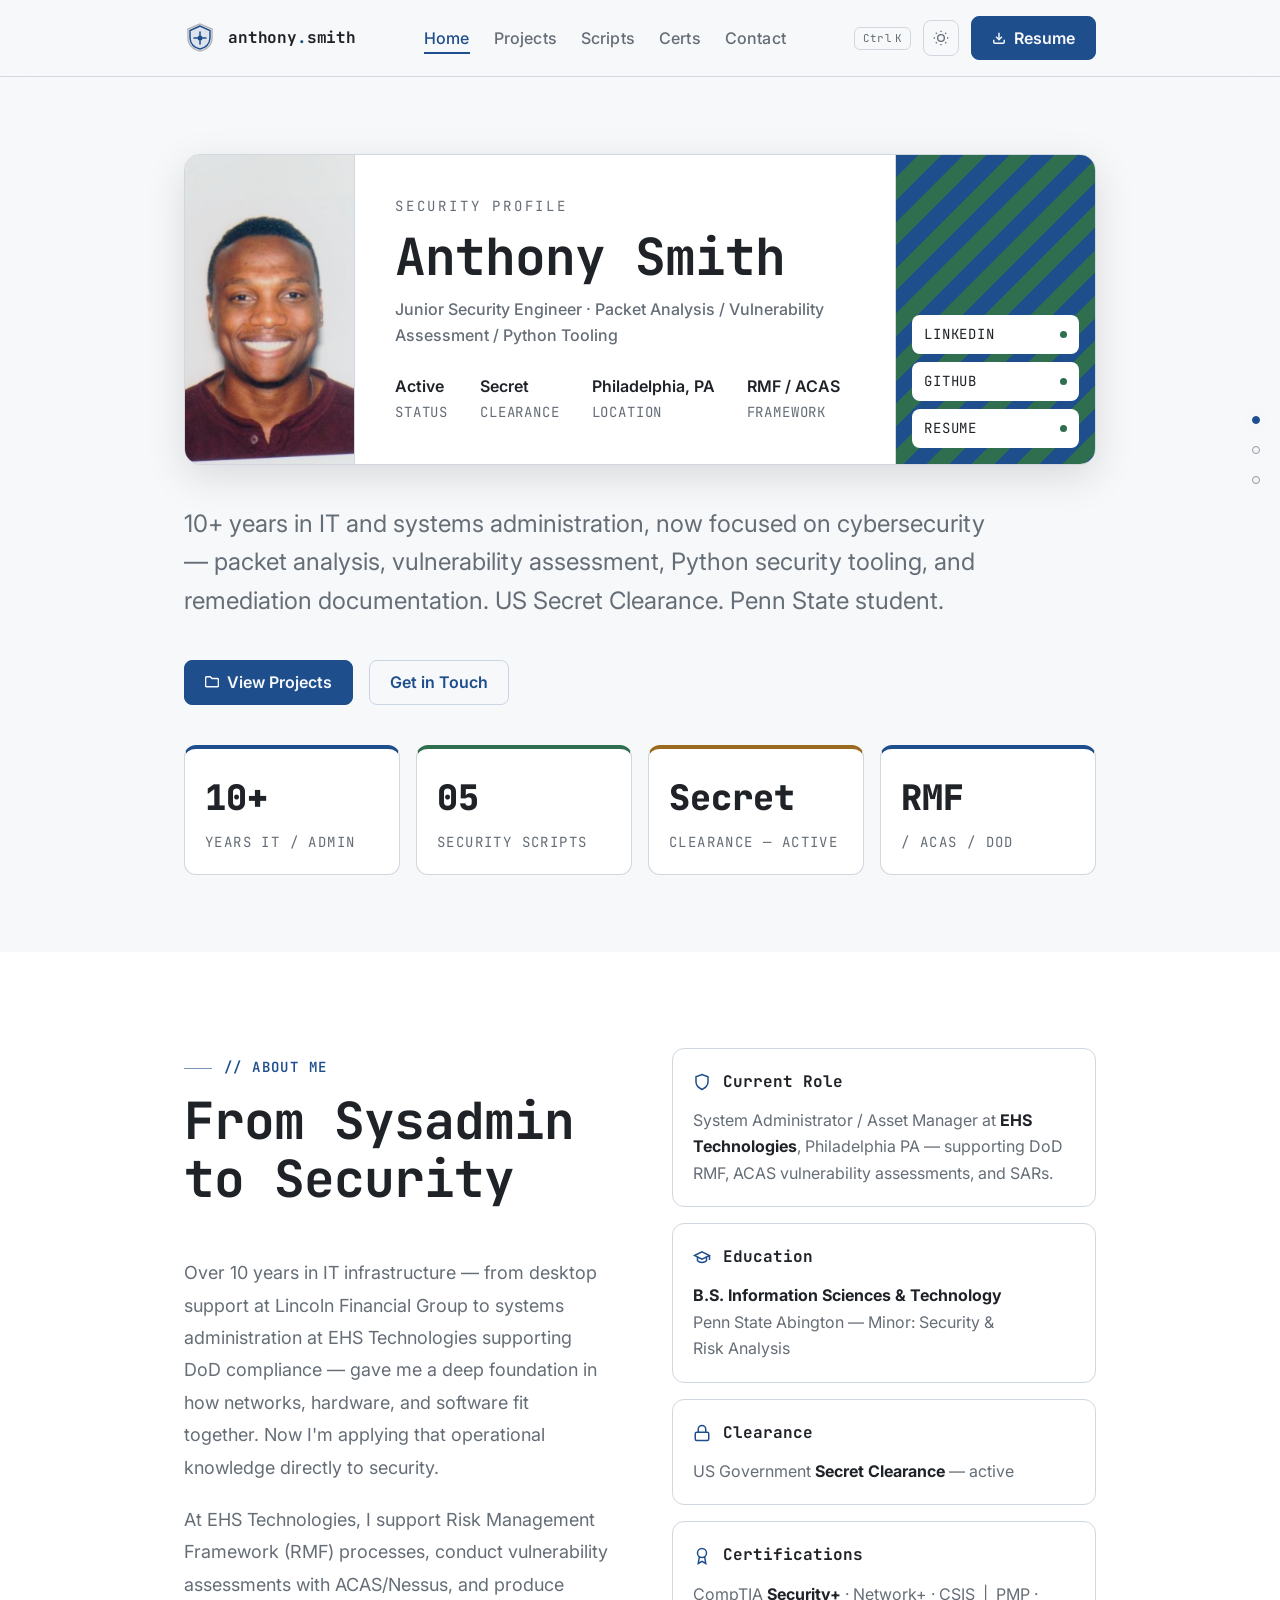
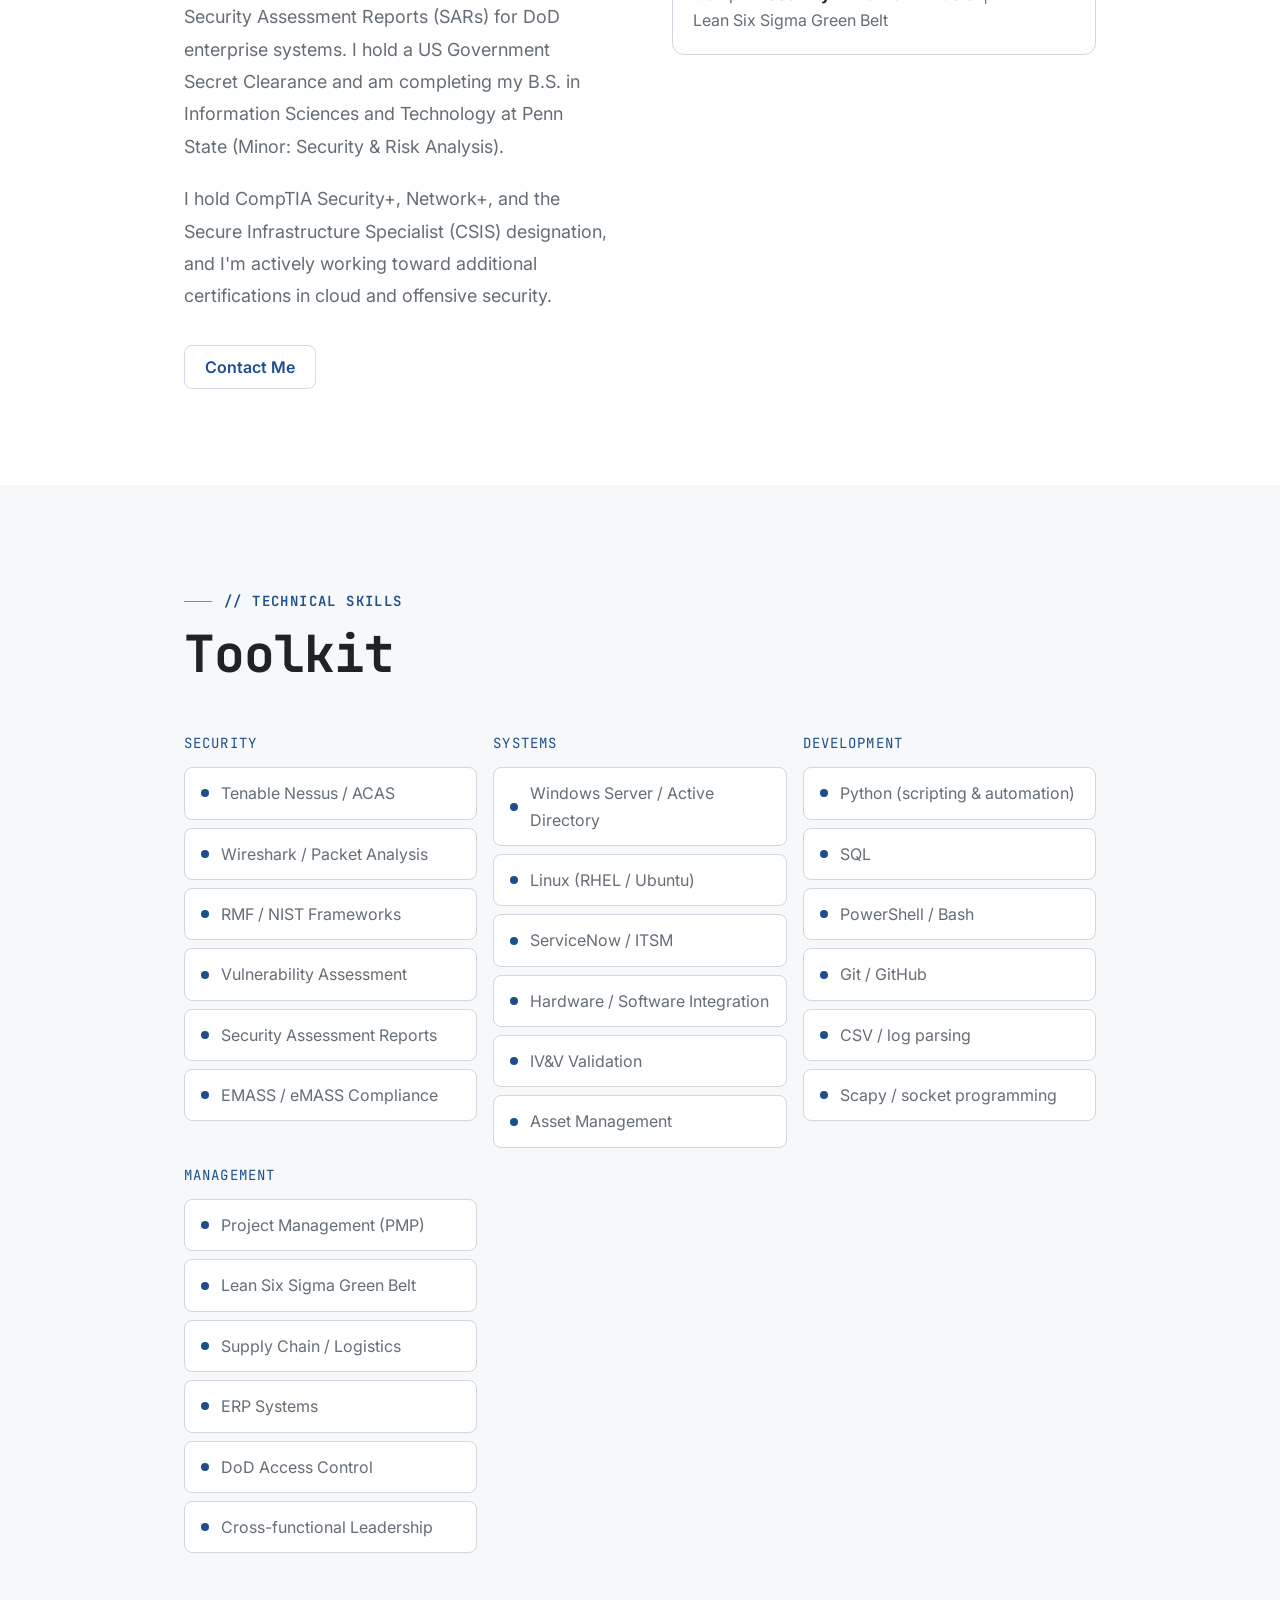
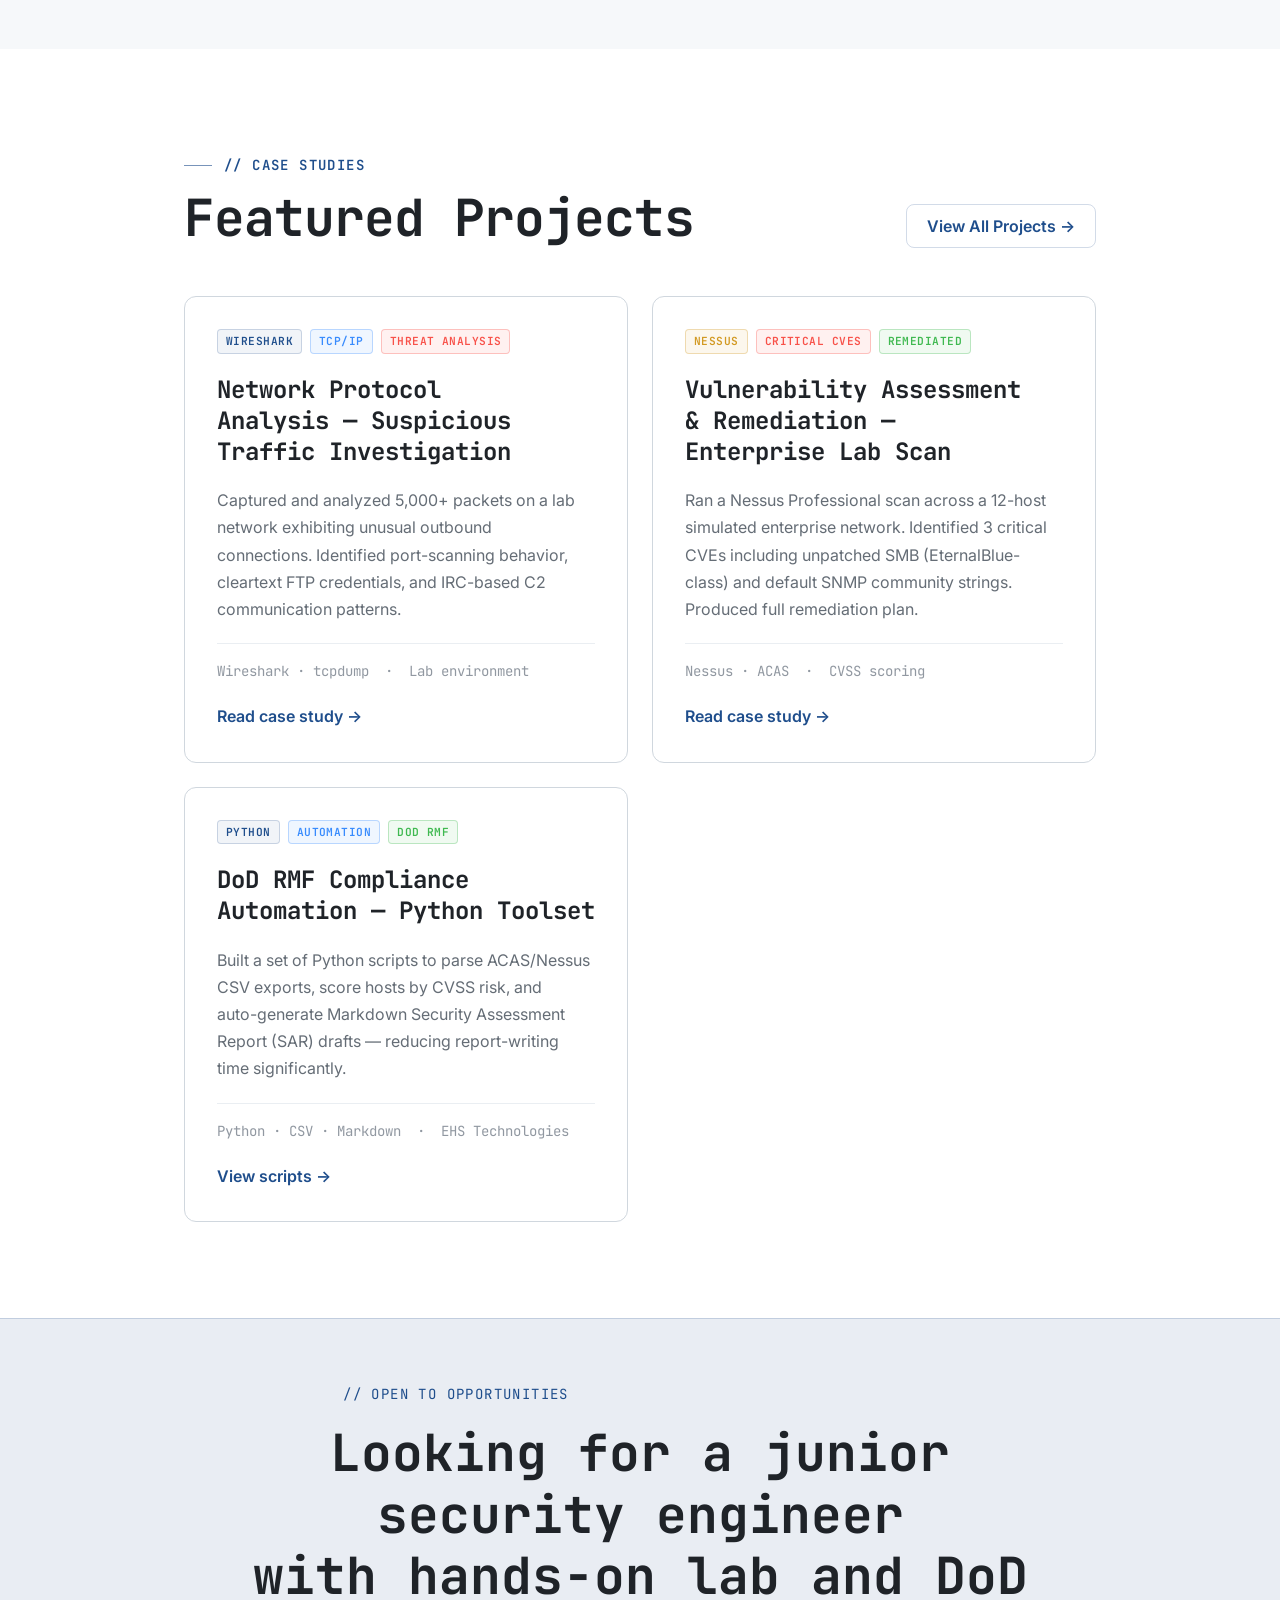
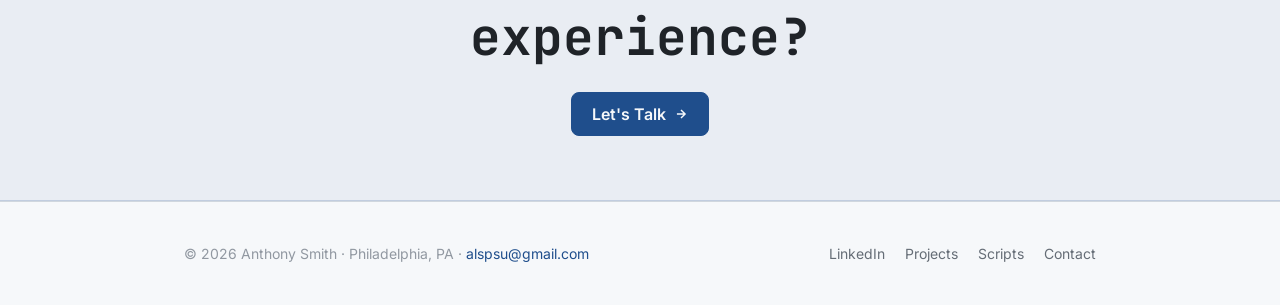
==== commit 23b08065: "Add share meta tags, 404 page, robots.txt, sitemap" ====
--- a/index.html
+++ b/index.html
@@ -8,6 +8,17 @@
 <meta property="og:title" content="Anthony Smith — Security Portfolio">
 <meta property="og:description" content="Packet analysis, vulnerability assessment, Python security scripting, and remediation documentation.">
 <meta property="og:type" content="website">
+<meta property="og:site_name" content="Anthony Smith — Security Portfolio">
+<meta property="og:url" content="https://asmith-sec.github.io/">
+<meta property="og:image" content="https://asmith-sec.github.io/assets/og-card.png">
+<meta property="og:image:width" content="1200">
+<meta property="og:image:height" content="630">
+<meta property="og:image:alt" content="Anthony Smith — Junior Security Engineer. Packet analysis, vulnerability assessment, Python tooling. US Secret Clearance.">
+<meta name="twitter:card" content="summary_large_image">
+<meta name="twitter:title" content="Anthony Smith — Security Portfolio">
+<meta name="twitter:description" content="Packet analysis, vulnerability assessment, Python security scripting, and remediation documentation.">
+<meta name="twitter:image" content="https://asmith-sec.github.io/assets/og-card.png">
+<link rel="canonical" href="https://asmith-sec.github.io/">
 <link rel="stylesheet" href="css/style.css">
 <link rel="preconnect" href="https://fonts.googleapis.com">
 <link rel="preconnect" href="https://fonts.gstatic.com" crossorigin>
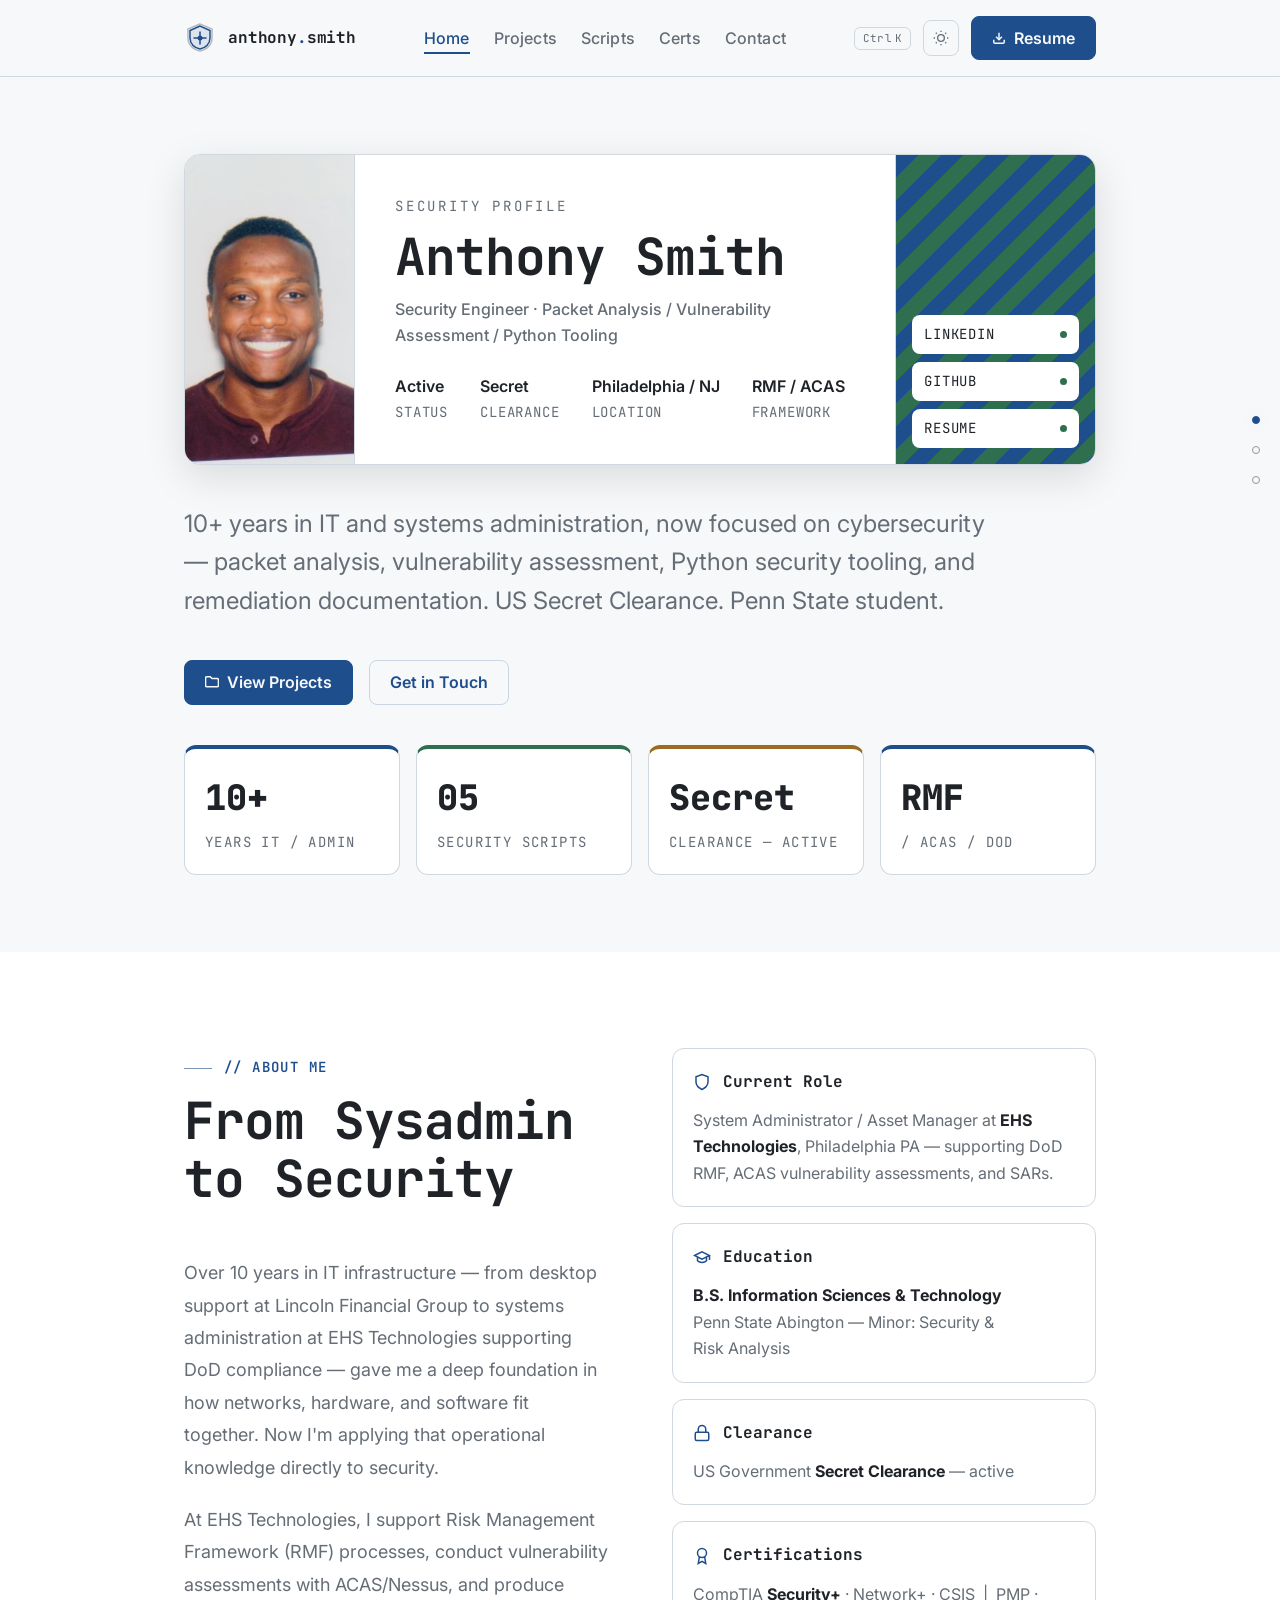
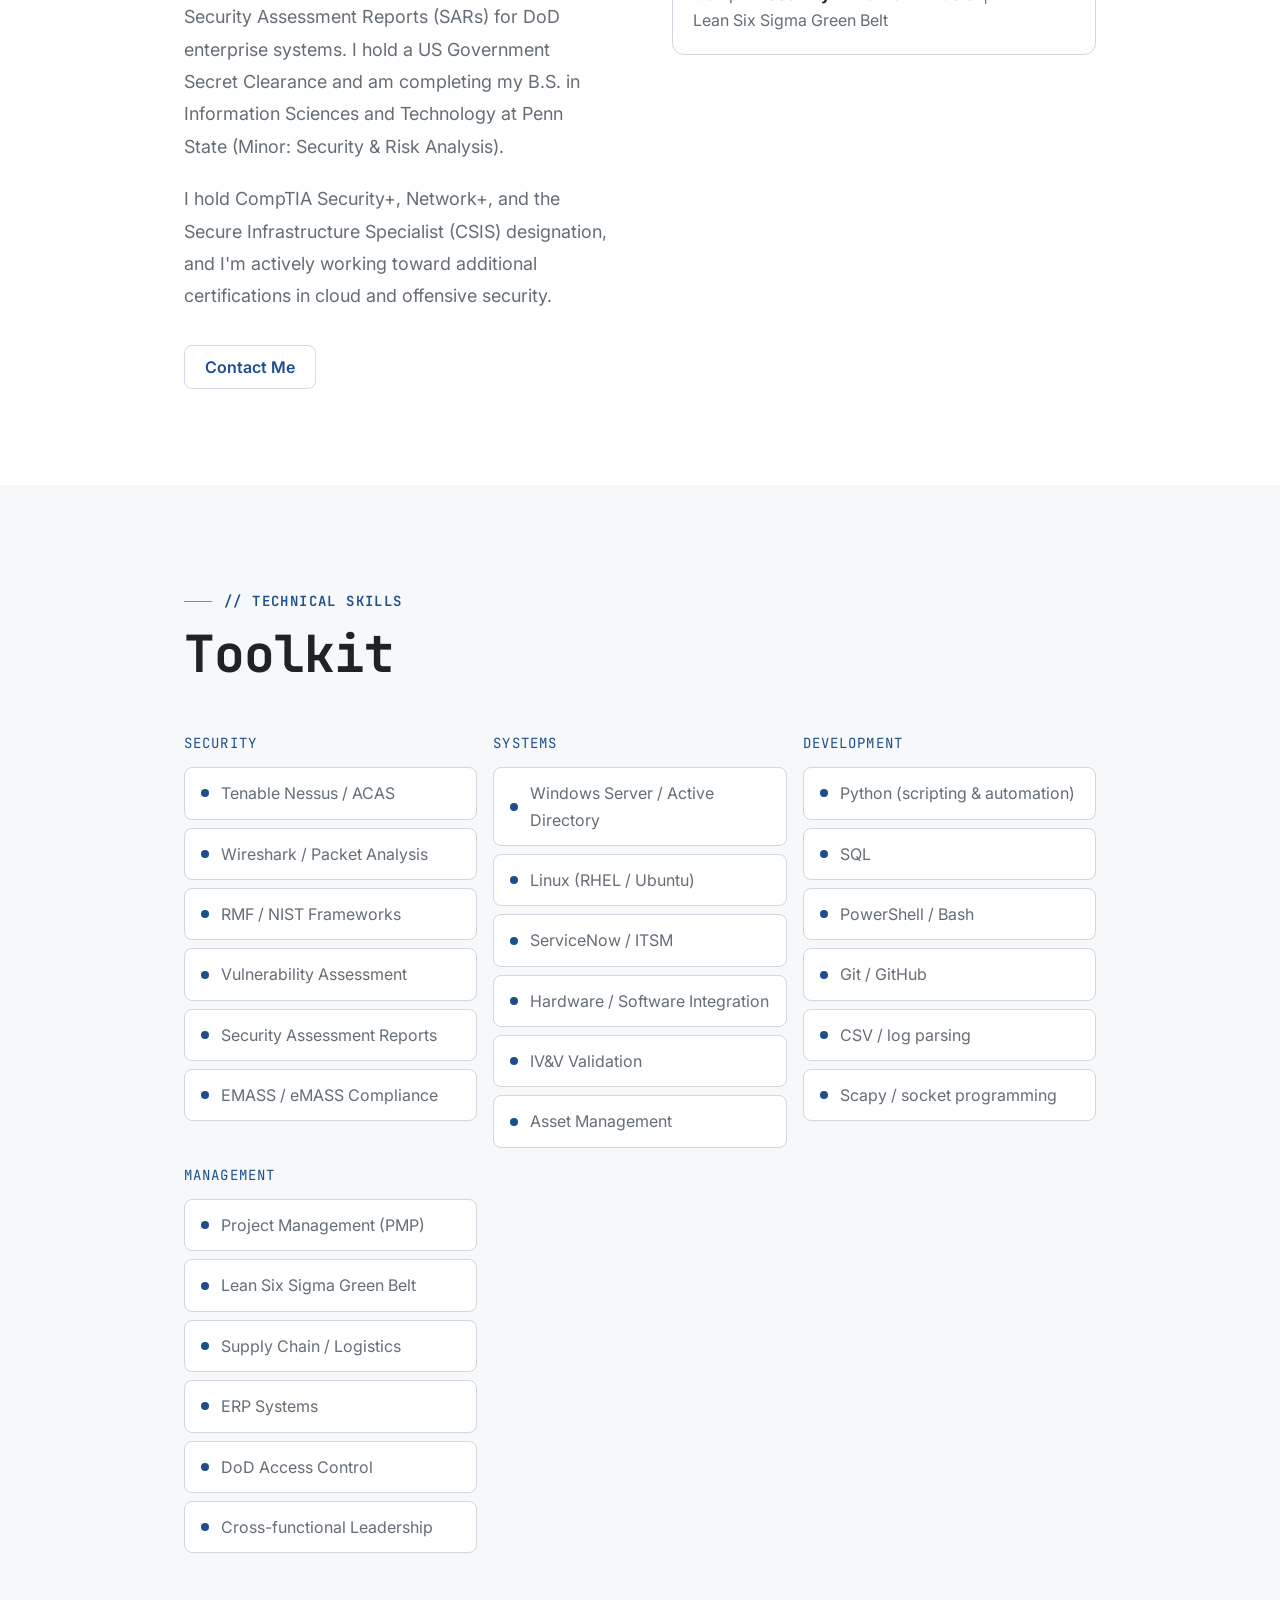
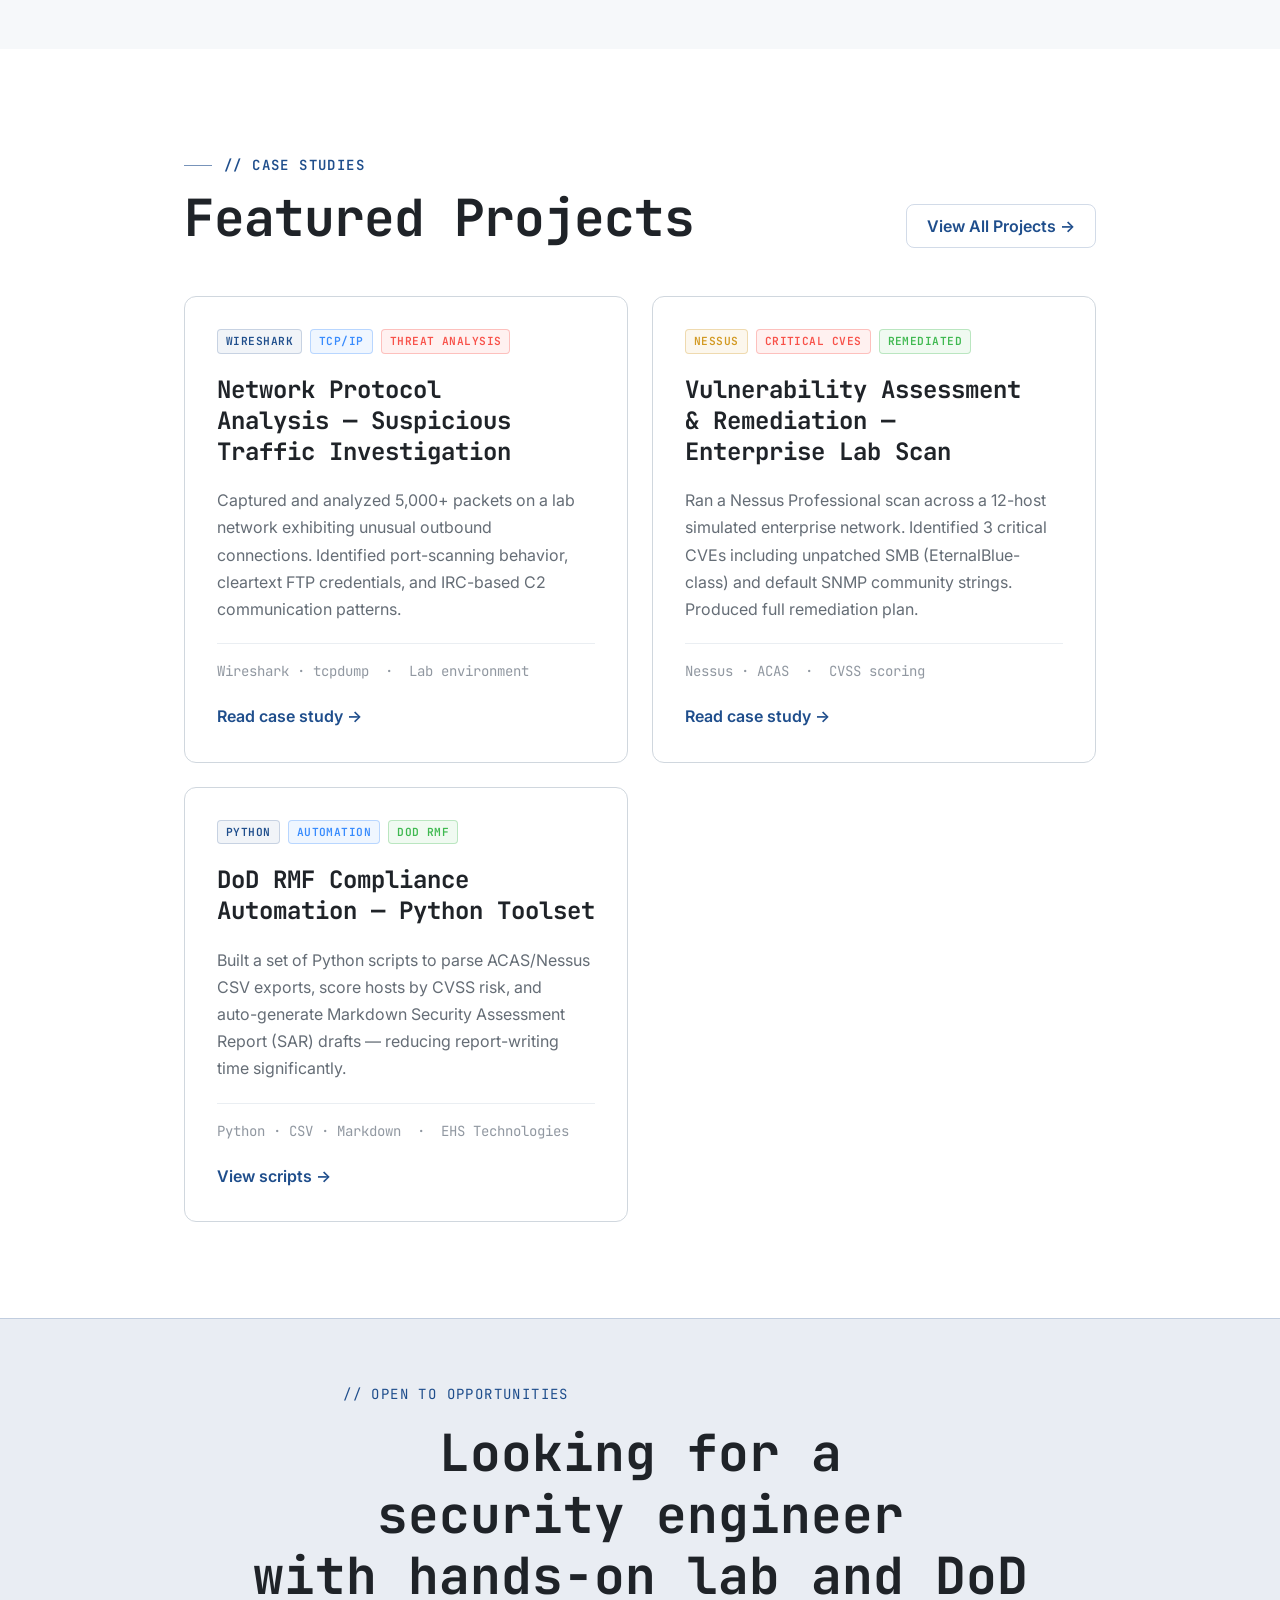
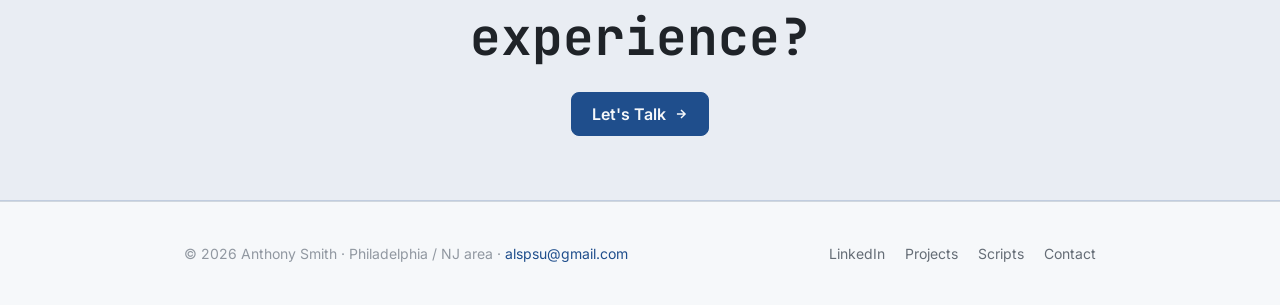
==== commit 04f9e08d: "Copy: drop Junior title; location Philadelphia / NJ" ====
--- a/index.html
+++ b/index.html
@@ -3,7 +3,7 @@
 <head>
 <meta charset="UTF-8">
 <meta name="viewport" content="width=device-width, initial-scale=1.0">
-<title>Anthony Smith — Junior Security Engineer</title>
+<title>Anthony Smith — Security Engineer</title>
 <meta name="description" content="Security portfolio of Anthony Smith — packet analysis, vulnerability assessment, Python security tools, and remediation documentation.">
 <meta property="og:title" content="Anthony Smith — Security Portfolio">
 <meta property="og:description" content="Packet analysis, vulnerability assessment, Python security scripting, and remediation documentation.">
@@ -13,7 +13,7 @@
 <meta property="og:image" content="https://asmith-sec.github.io/assets/og-card.png">
 <meta property="og:image:width" content="1200">
 <meta property="og:image:height" content="630">
-<meta property="og:image:alt" content="Anthony Smith — Junior Security Engineer. Packet analysis, vulnerability assessment, Python tooling. US Secret Clearance.">
+<meta property="og:image:alt" content="Anthony Smith — Security Engineer. Packet analysis, vulnerability assessment, Python tooling. US Secret Clearance.">
 <meta name="twitter:card" content="summary_large_image">
 <meta name="twitter:title" content="Anthony Smith — Security Portfolio">
 <meta name="twitter:description" content="Packet analysis, vulnerability assessment, Python security scripting, and remediation documentation.">
@@ -90,11 +90,11 @@
 <div class="badge-main">
 <p class="badge-eyebrow">Security Profile</p>
 <h1>Anthony Smith</h1>
-<p class="badge-role">Junior Security Engineer · Packet Analysis / Vulnerability Assessment / Python Tooling</p>
+<p class="badge-role">Security Engineer · Packet Analysis / Vulnerability Assessment / Python Tooling</p>
 <div class="badge-meta">
 <div><b>Active</b>Status</div>
 <div><b>Secret</b>Clearance</div>
-<div><b>Philadelphia, PA</b>Location</div>
+<div><b>Philadelphia / NJ</b>Location</div>
 <div><b>RMF / ACAS</b>Framework</div>
 </div>
 </div>
@@ -339,7 +339,7 @@
 <section style="padding-block: var(--space-16); background: var(--color-primary-bg); border-block: 1px solid var(--color-primary-border);">
 <div class="container" style="text-align: center;">
 <p class="font-mono" style="font-size: var(--text-xs); color: var(--color-primary); letter-spacing: 0.1em; text-transform: uppercase; margin-bottom: var(--space-4);">// open to opportunities</p>
-<h2 style="font-family: var(--font-mono); font-size: var(--text-2xl); font-weight: 700; color: var(--color-text); margin-bottom: var(--space-6);">Looking for a junior security engineer<br>with hands-on lab and DoD experience?</h2>
+<h2 style="font-family: var(--font-mono); font-size: var(--text-2xl); font-weight: 700; color: var(--color-text); margin-bottom: var(--space-6);">Looking for a security engineer<br>with hands-on lab and DoD experience?</h2>
 <a href="pages/contact.html" class="btn btn--primary" style="margin: 0 auto; display: inline-flex;">
 Let's Talk
 <svg width="14" height="14" viewBox="0 0 24 24" fill="none" stroke="currentColor" stroke-width="2.5" aria-hidden="true"><path d="M5 12h14M12 5l7 7-7 7"/></svg>
@@ -351,7 +351,7 @@
 <footer class="footer">
 <div class="container">
 <div class="footer__inner">
-<p class="footer__copy">© 2026 Anthony Smith · Philadelphia, PA · <span class="text-primary">alspsu@gmail.com</span></p>
+<p class="footer__copy">© 2026 Anthony Smith · Philadelphia / NJ area · <span class="text-primary">alspsu@gmail.com</span></p>
 <div class="footer__links">
 <a href="https://linkedin.com/in/anthony-smith" target="_blank" rel="noopener">LinkedIn</a>
 <a href="pages/projects.html">Projects</a>
